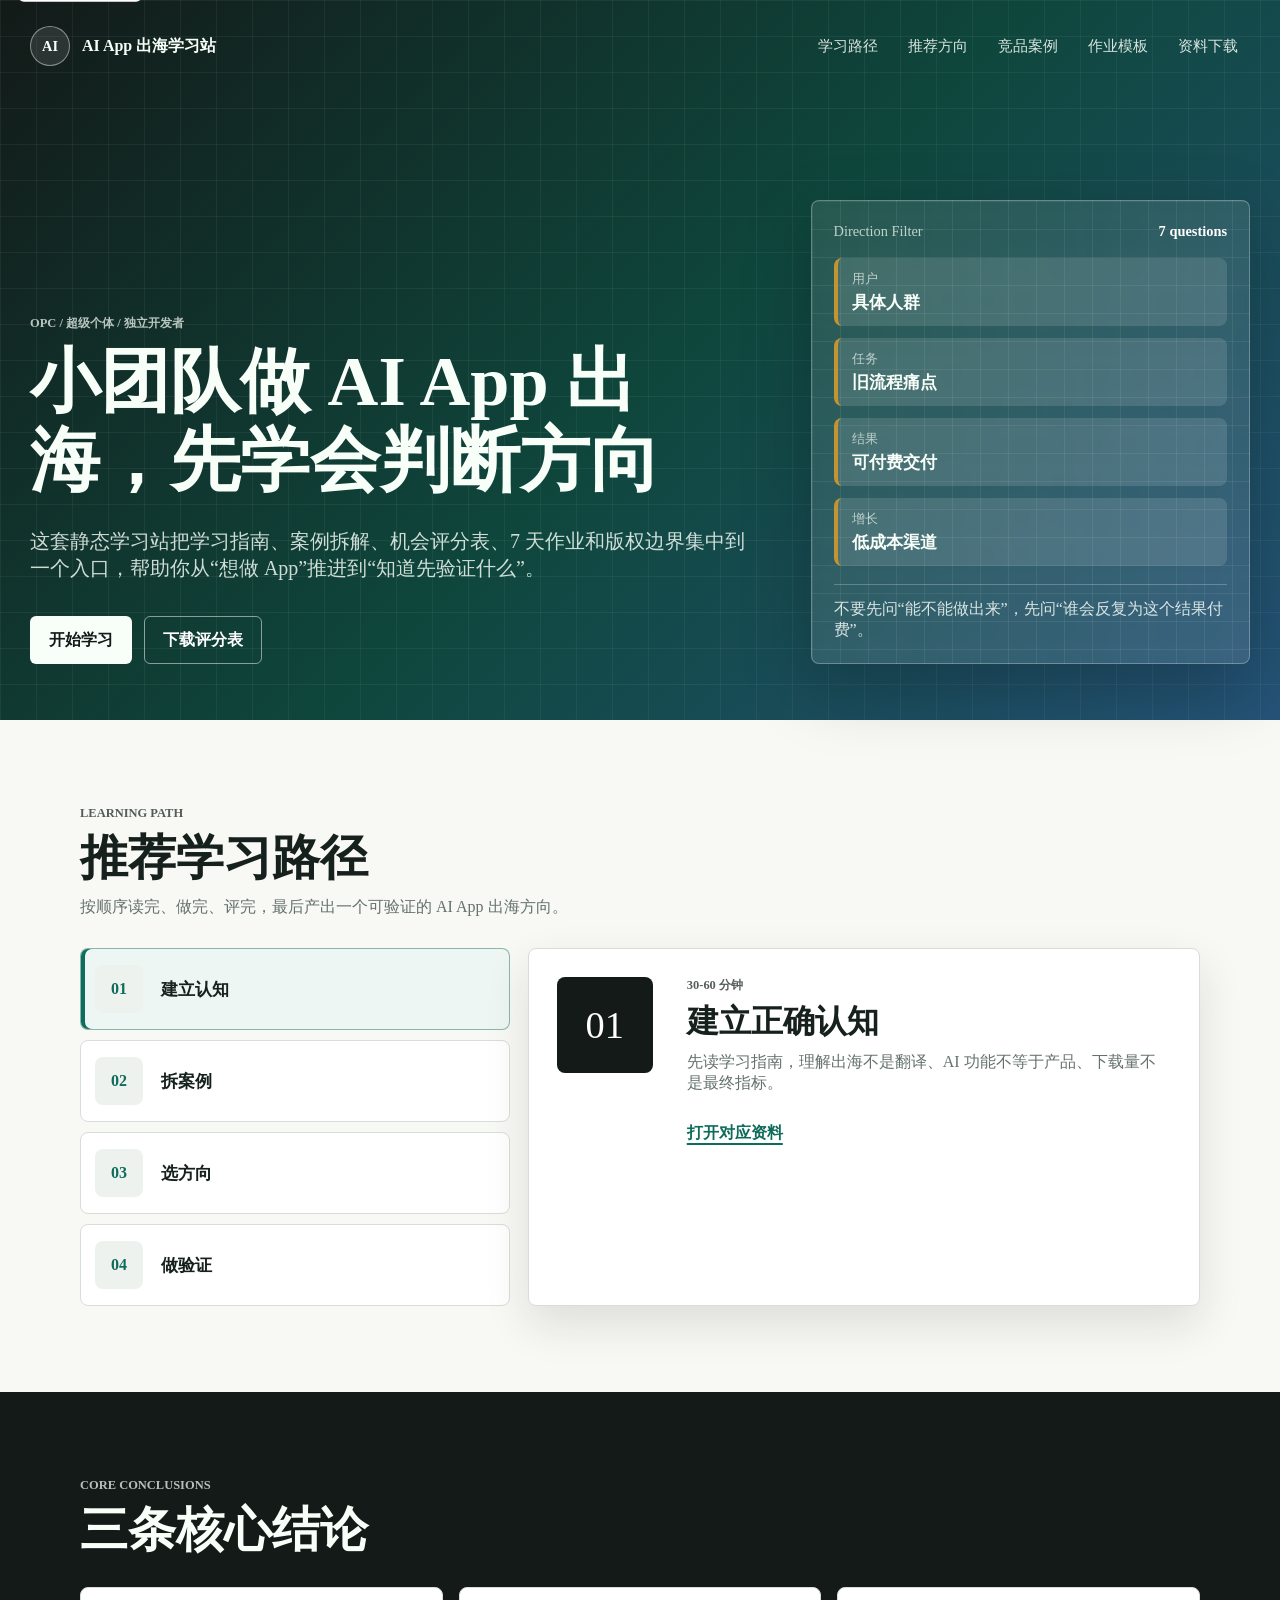
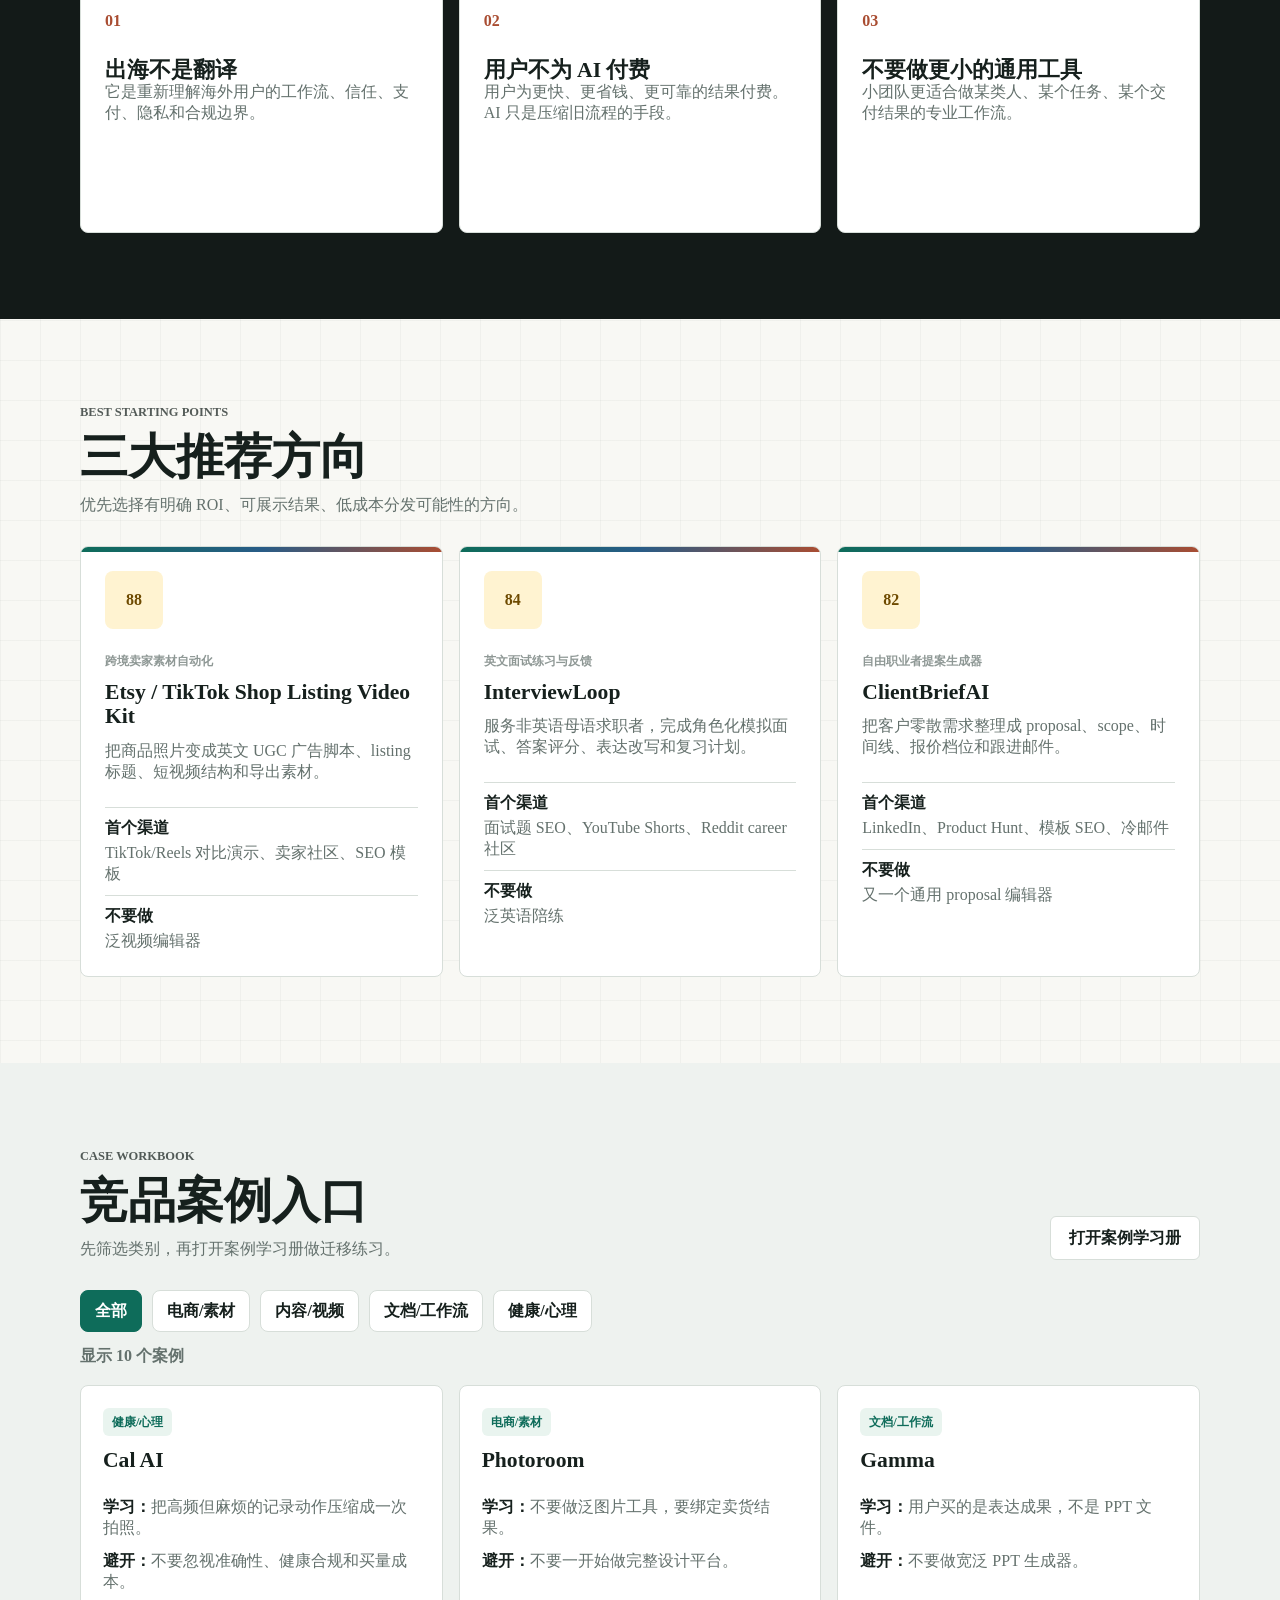
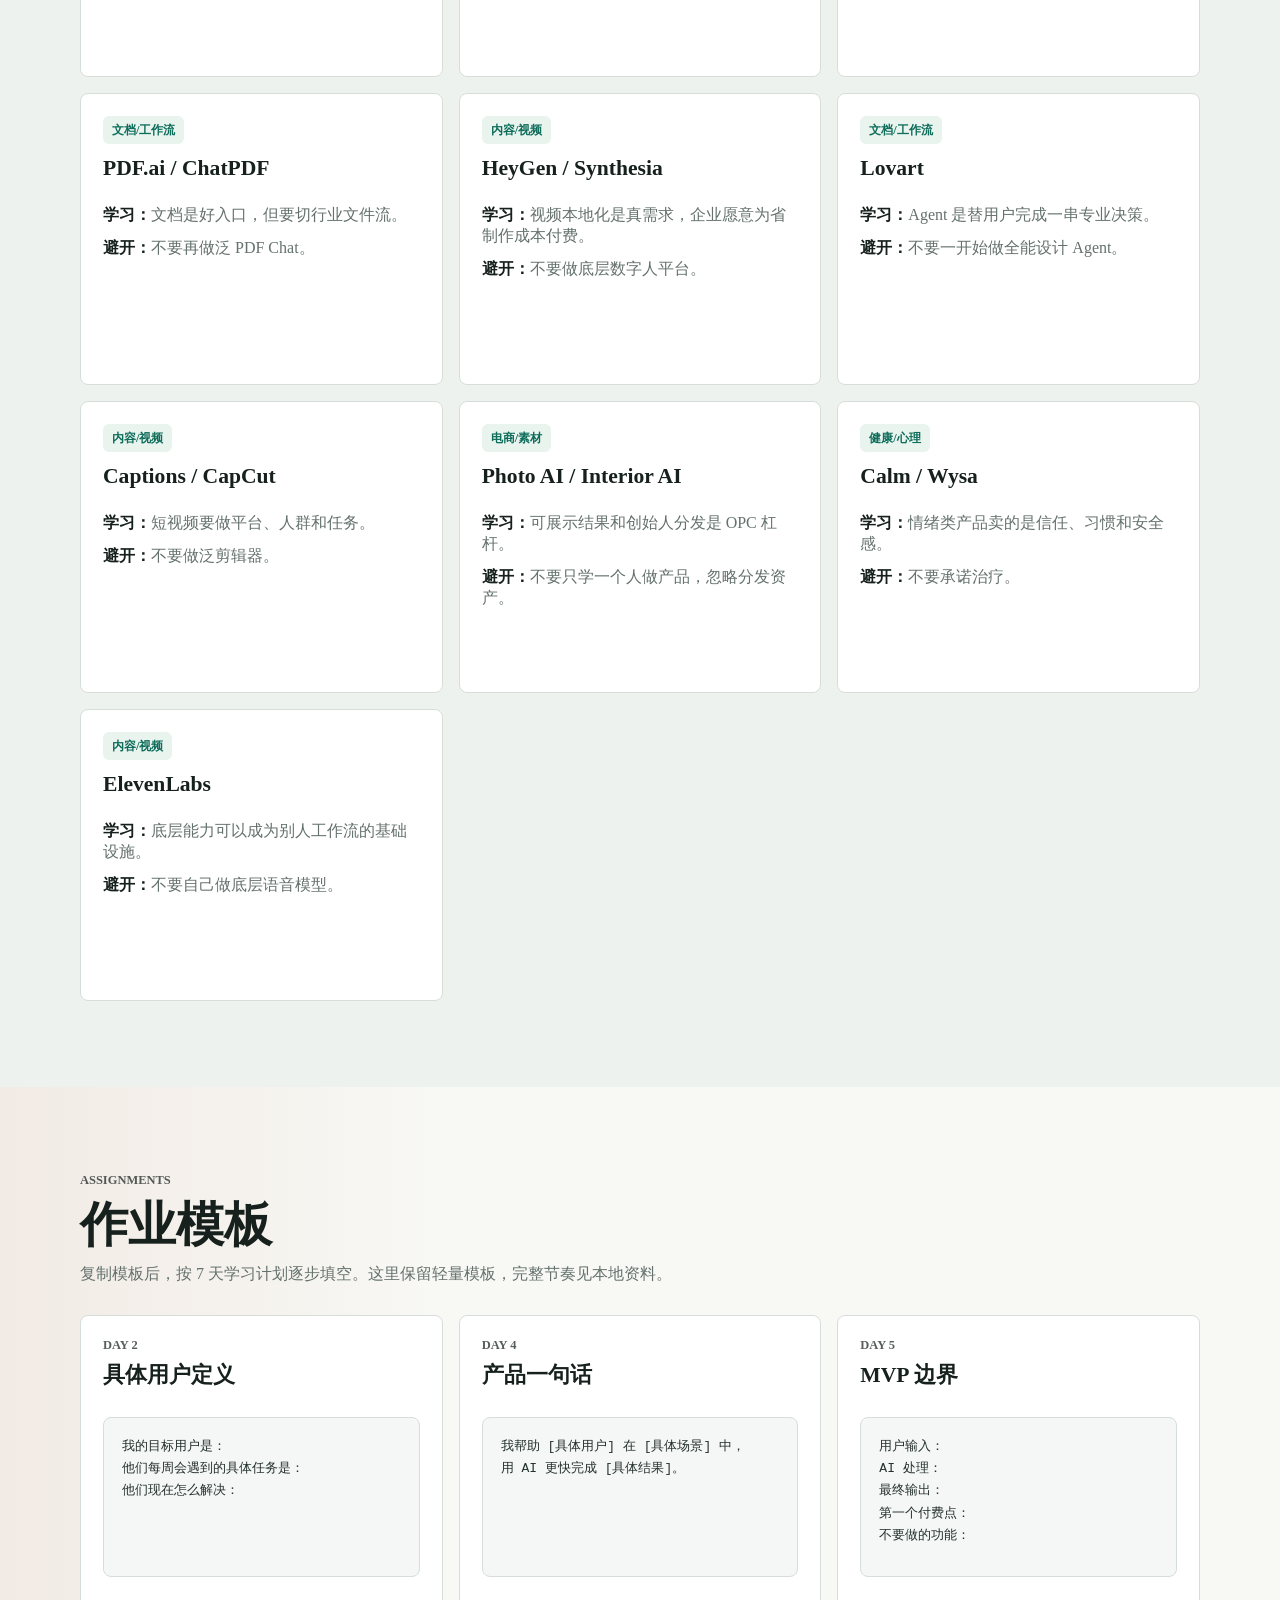
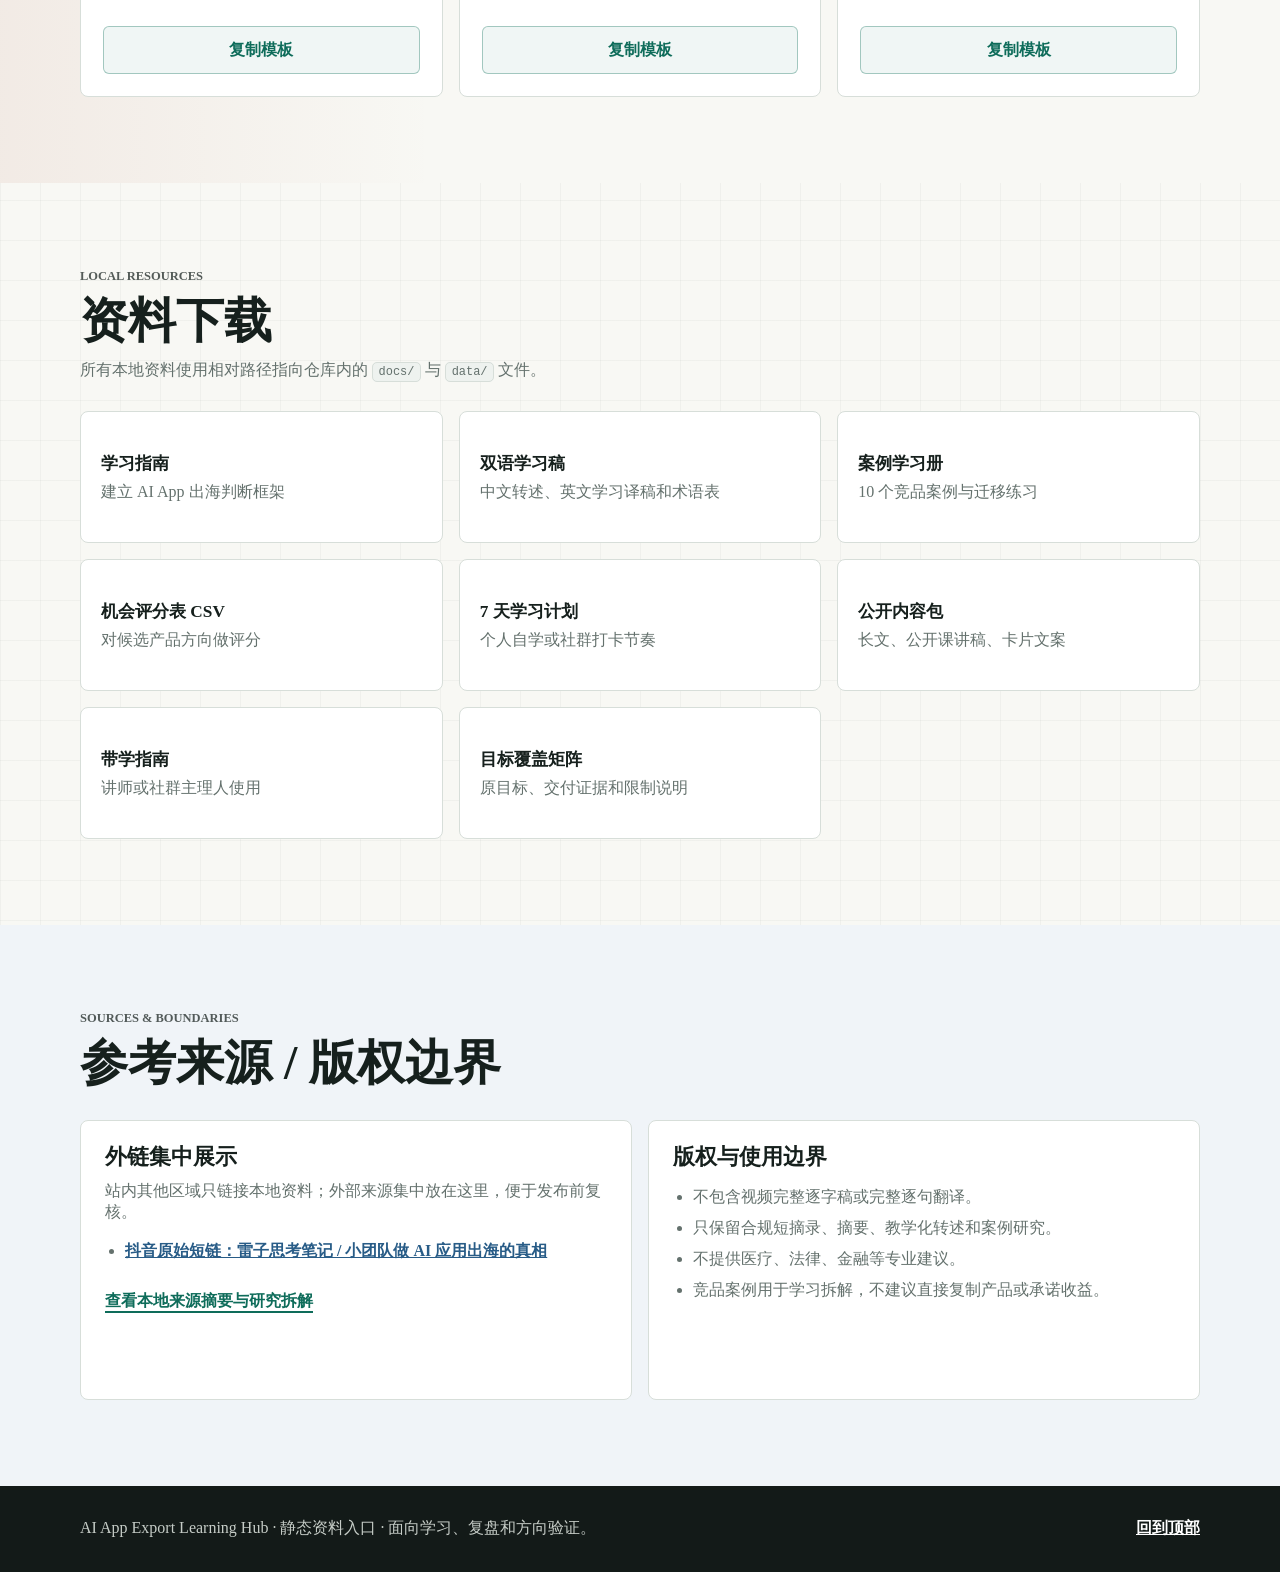
==== index.html @ d06f77d4 "Prepare GitHub Pages publishing" ====
<!doctype html>
<html lang="zh-CN">
<head>
  <meta charset="utf-8">
  <meta name="viewport" content="width=device-width, initial-scale=1">
  <title>AI App 出海学习站</title>
  <meta http-equiv="refresh" content="0; url=site/index.html">
  <link rel="canonical" href="site/index.html">
</head>
<body>
  <p>正在打开 <a href="site/index.html">AI App 出海学习站</a>...</p>
</body>
</html>
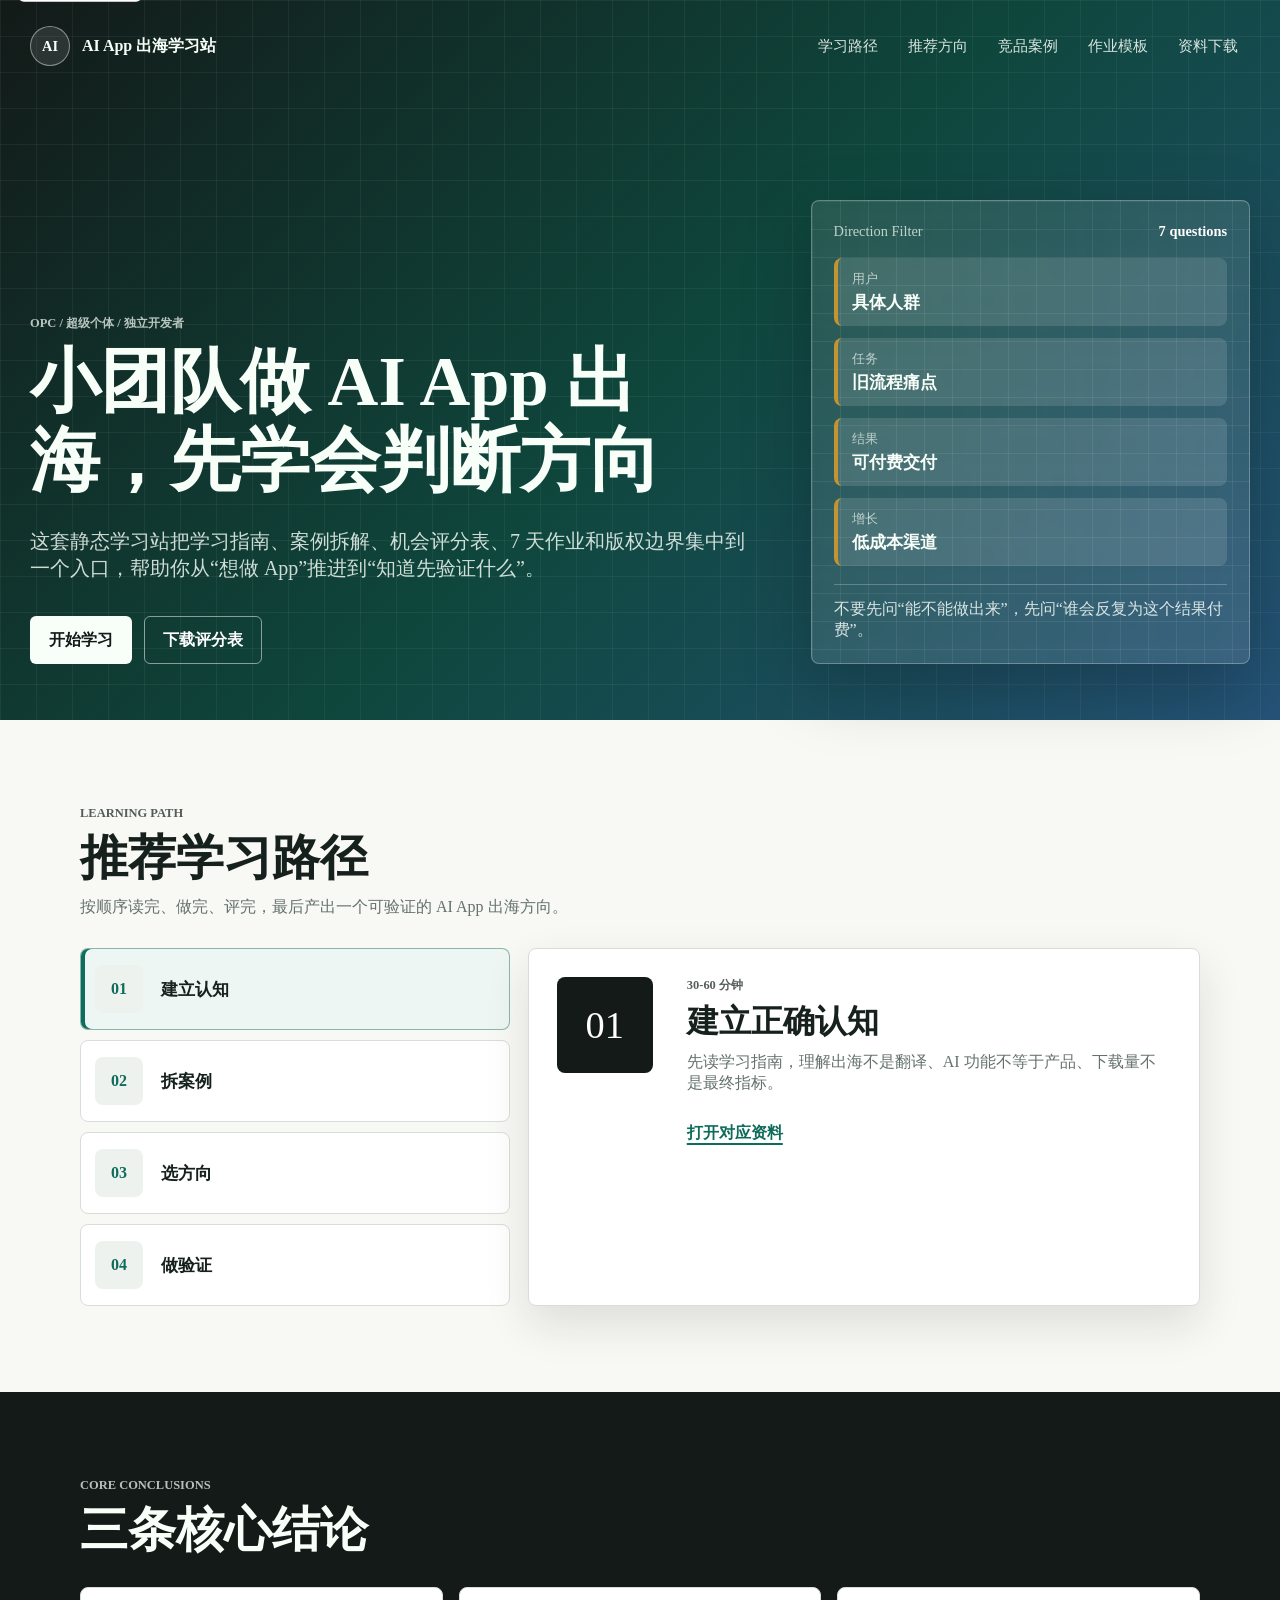
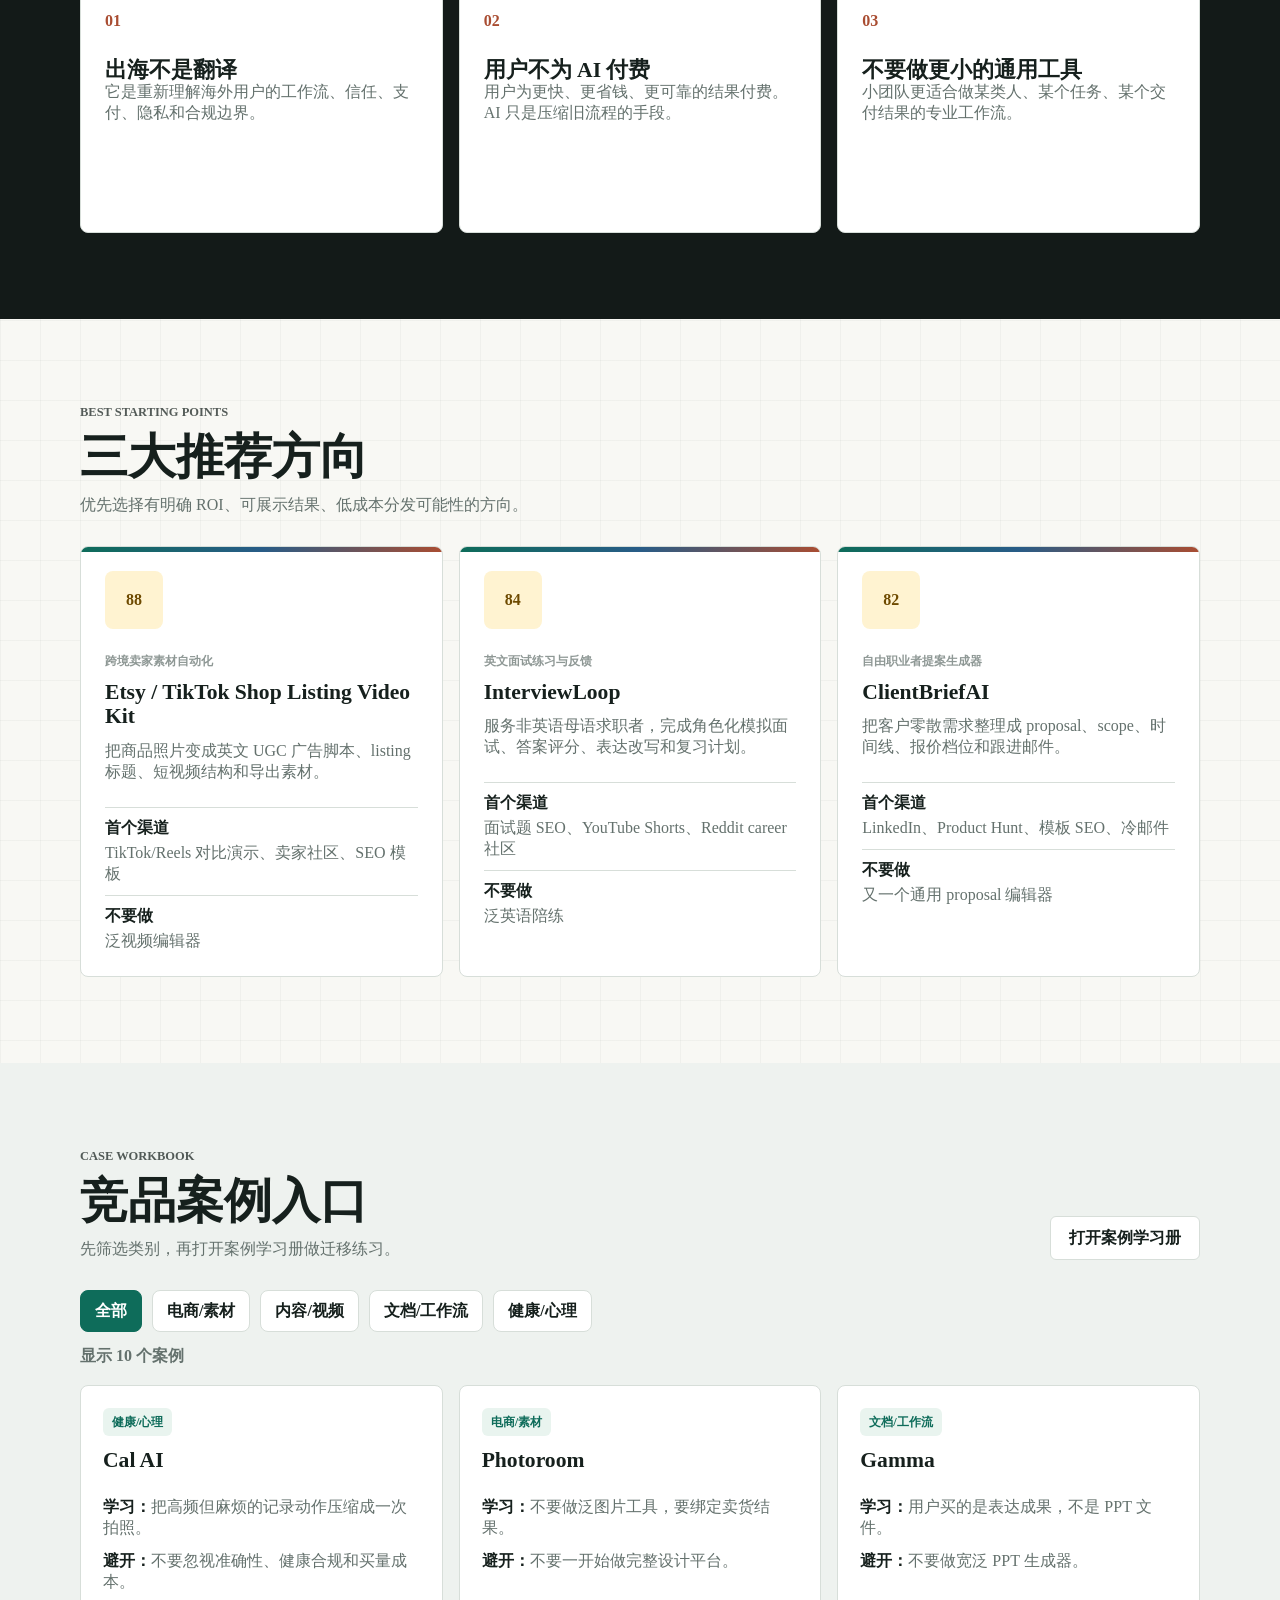
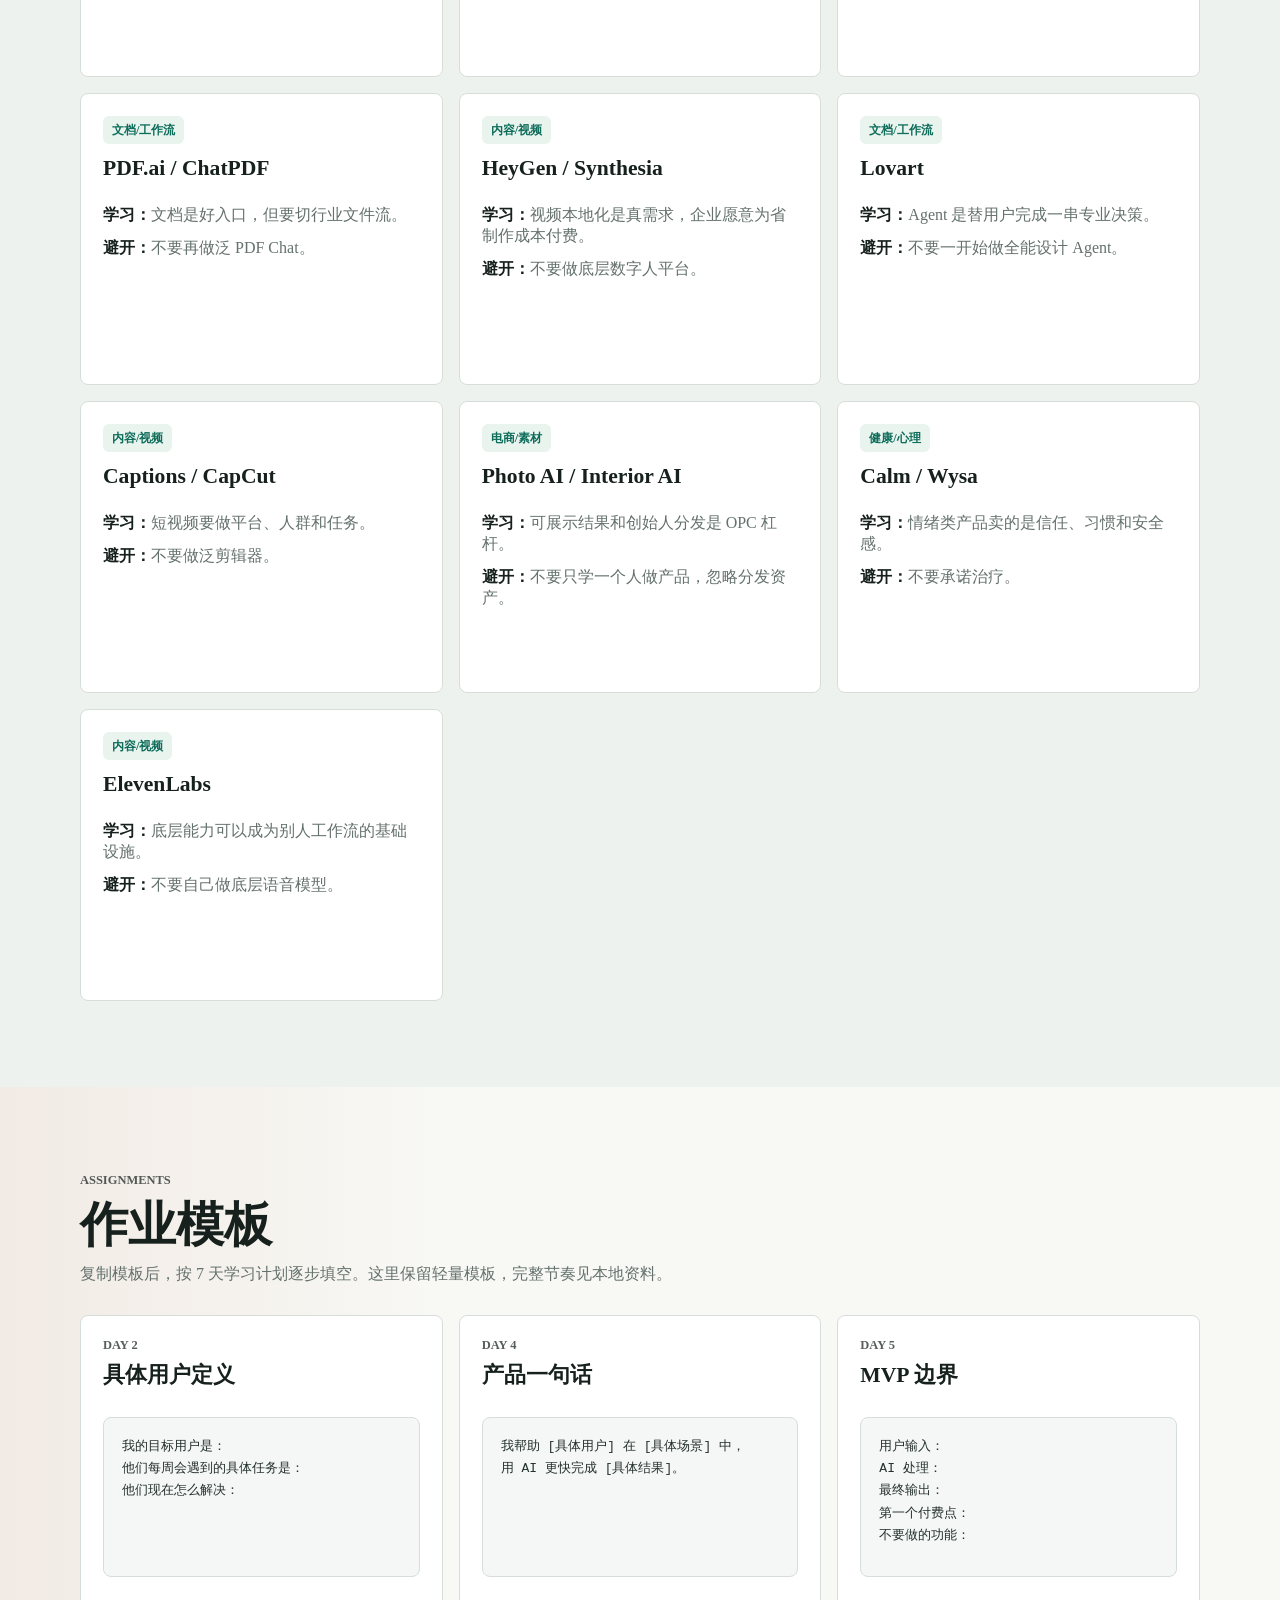
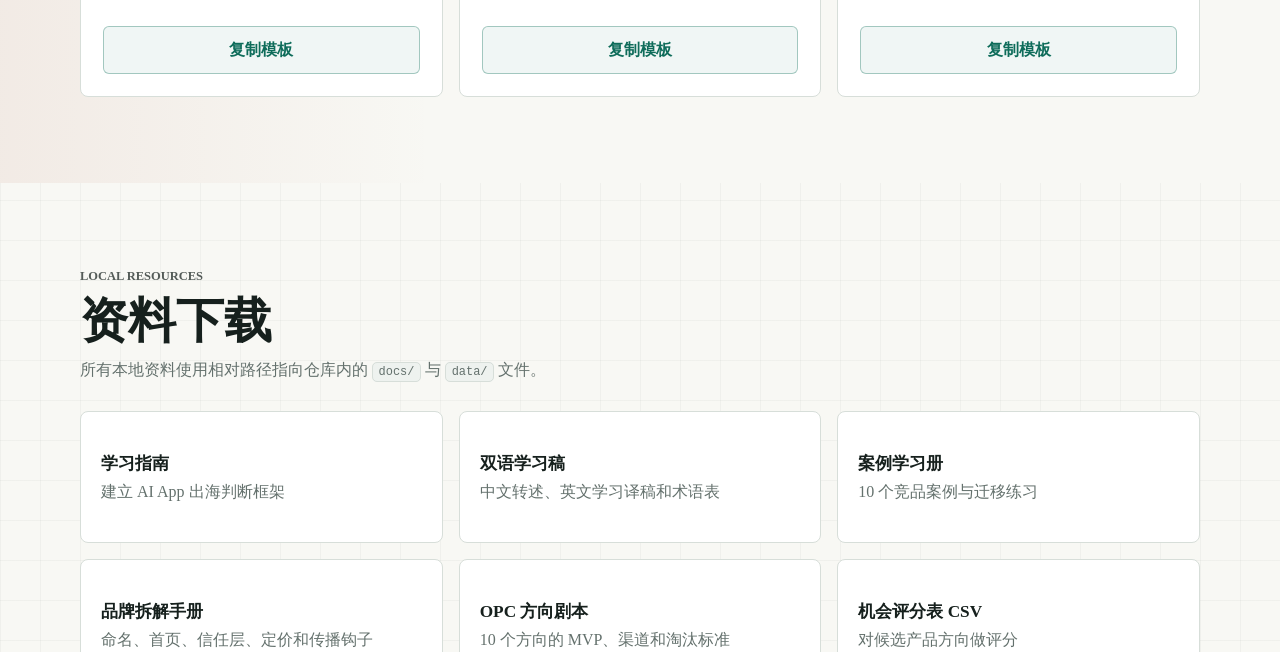
==== commit 21ca2e41: "prepare open docs ads setup" ====
--- a/index.html
+++ b/index.html
@@ -5,7 +5,7 @@
   <meta name="viewport" content="width=device-width, initial-scale=1">
   <title>AI App 出海学习站</title>
   <meta http-equiv="refresh" content="0; url=site/index.html">
-  <link rel="canonical" href="site/index.html">
+  <link rel="canonical" href="https://gptimage2.store/site/index.html">
 </head>
 <body>
   <p>正在打开 <a href="site/index.html">AI App 出海学习站</a>...</p>
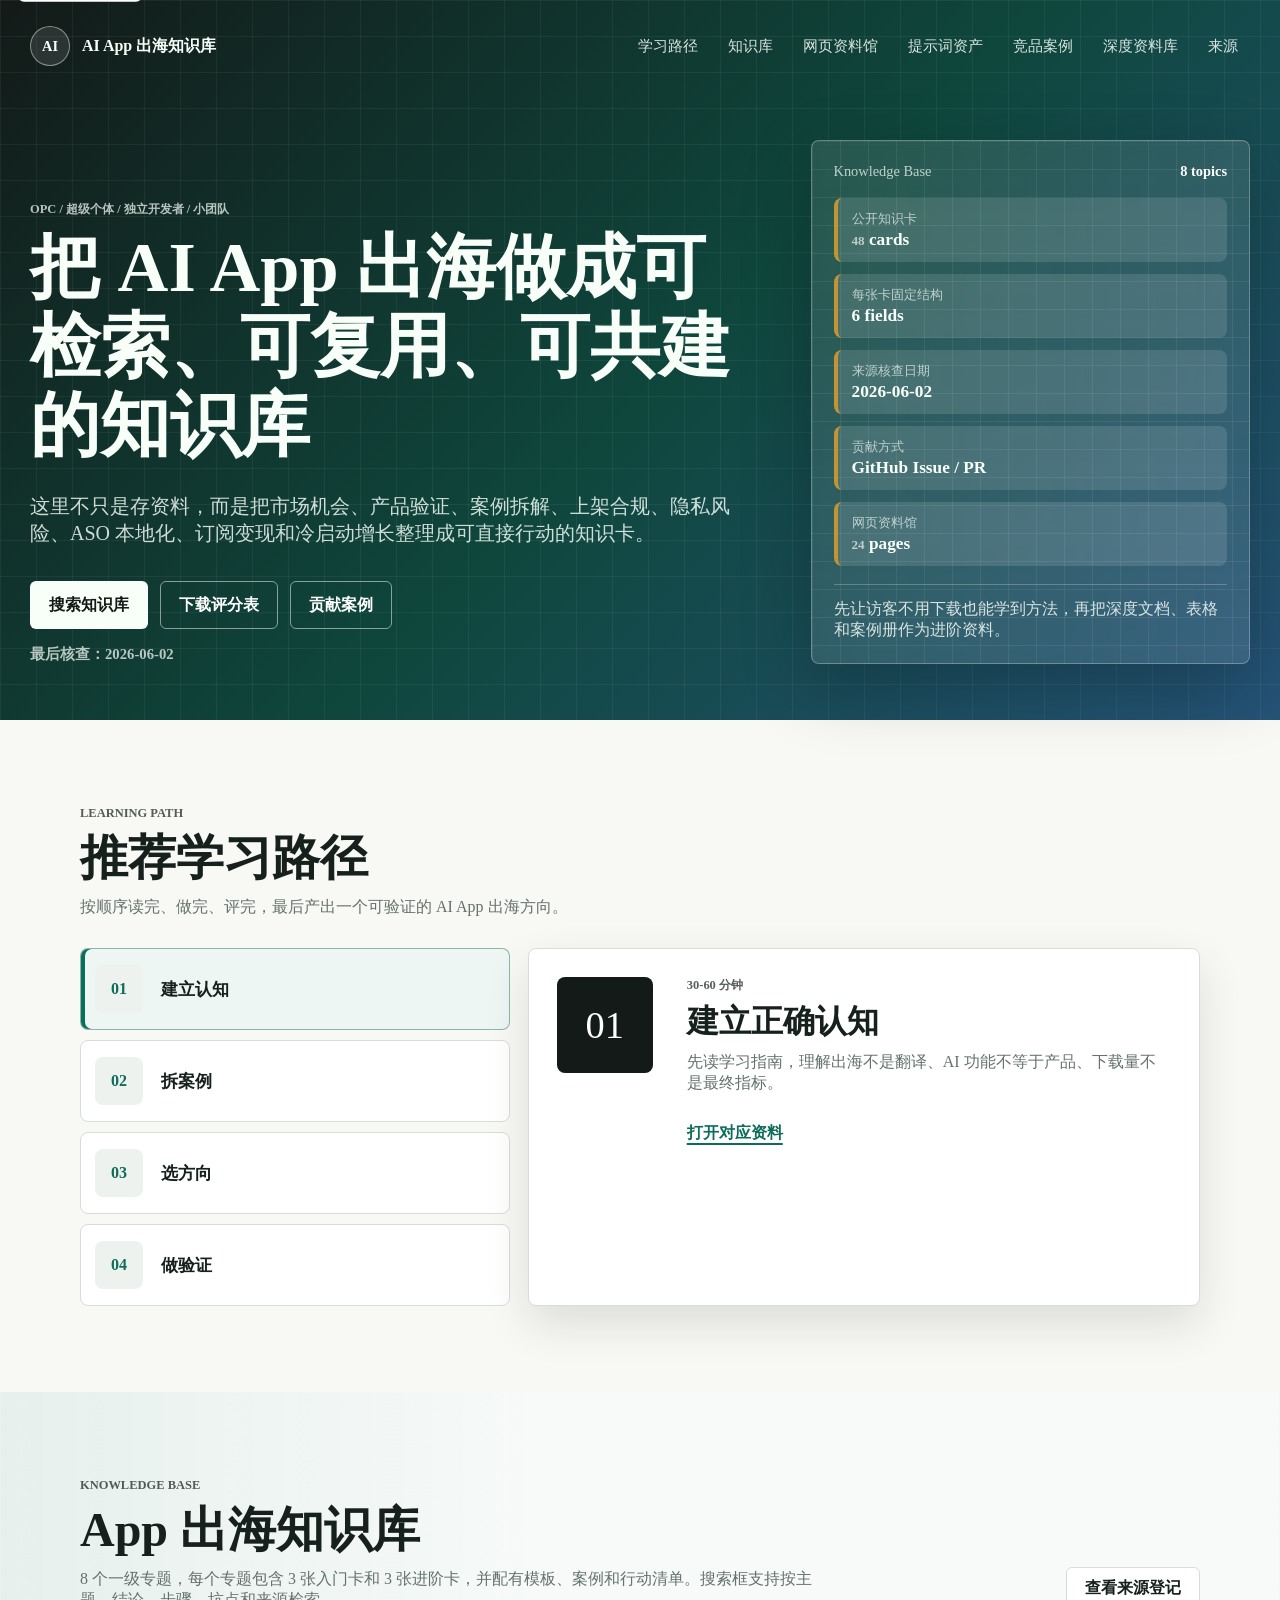
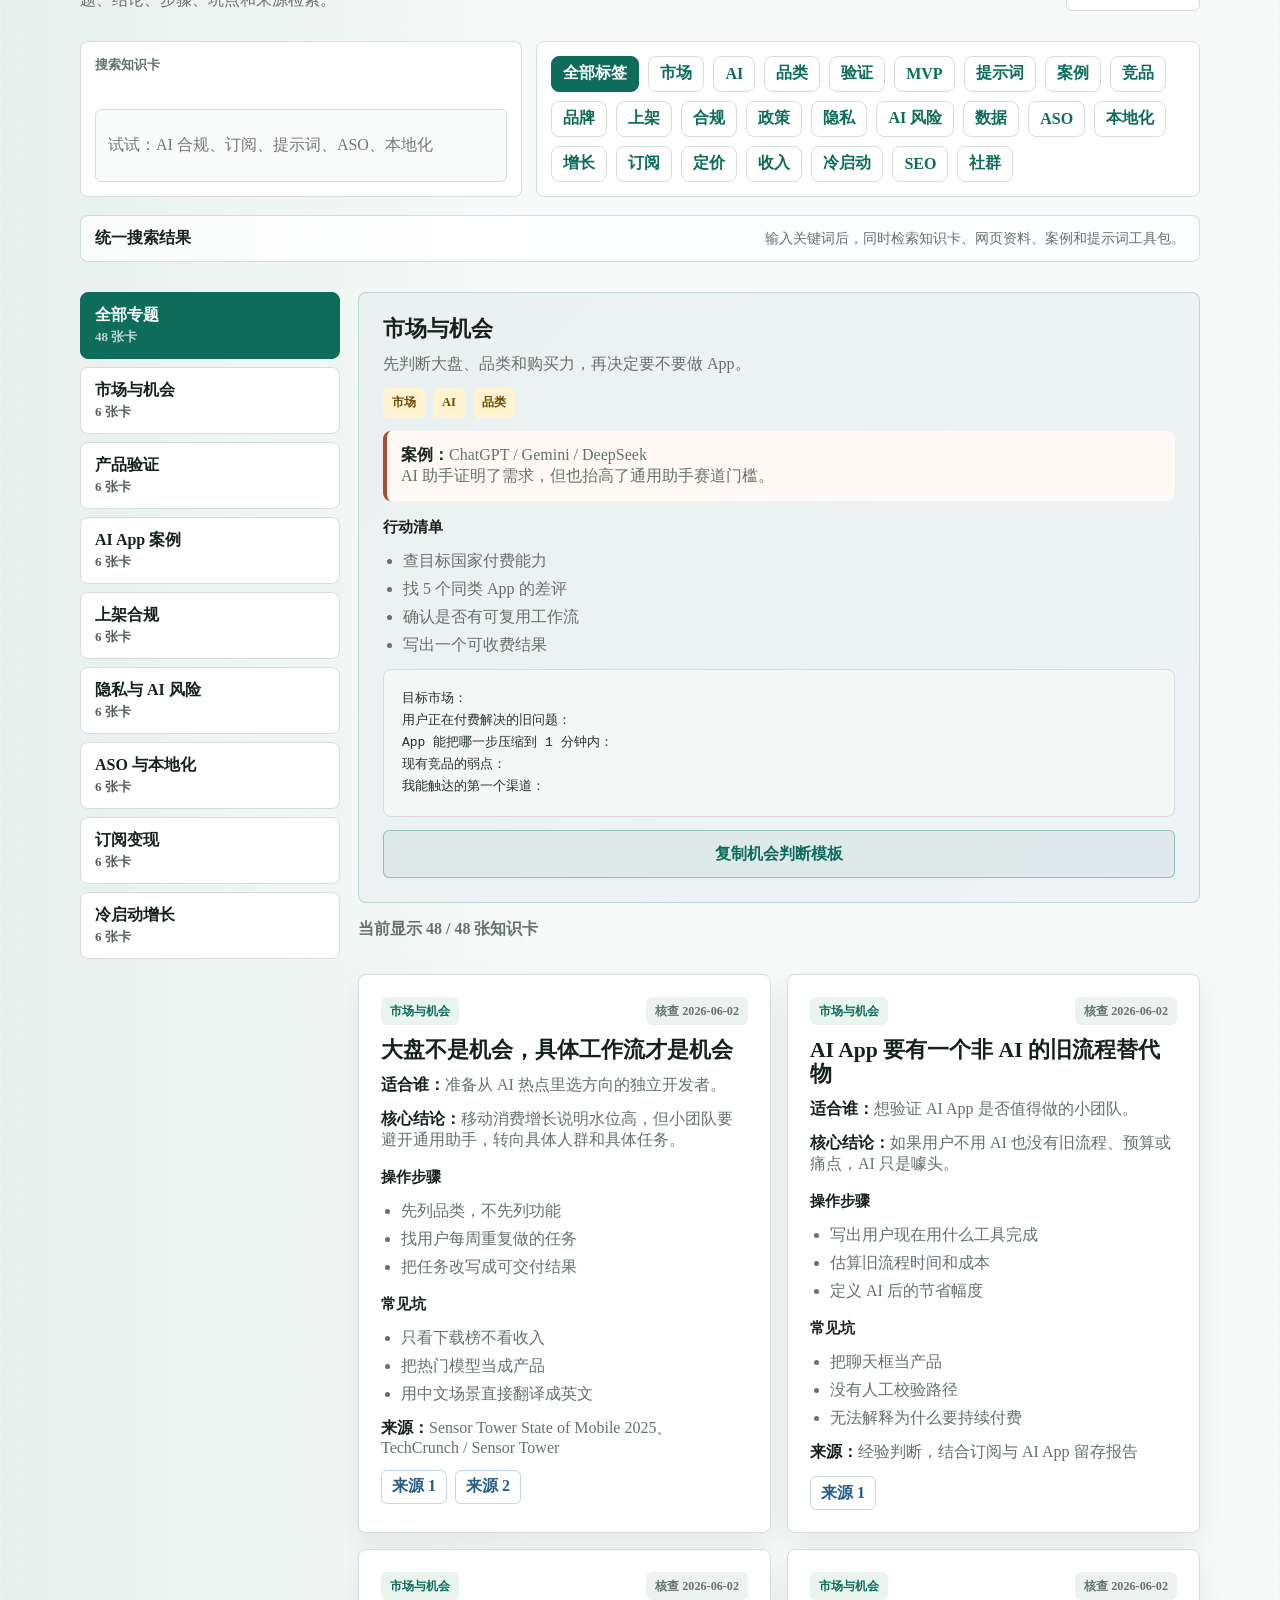
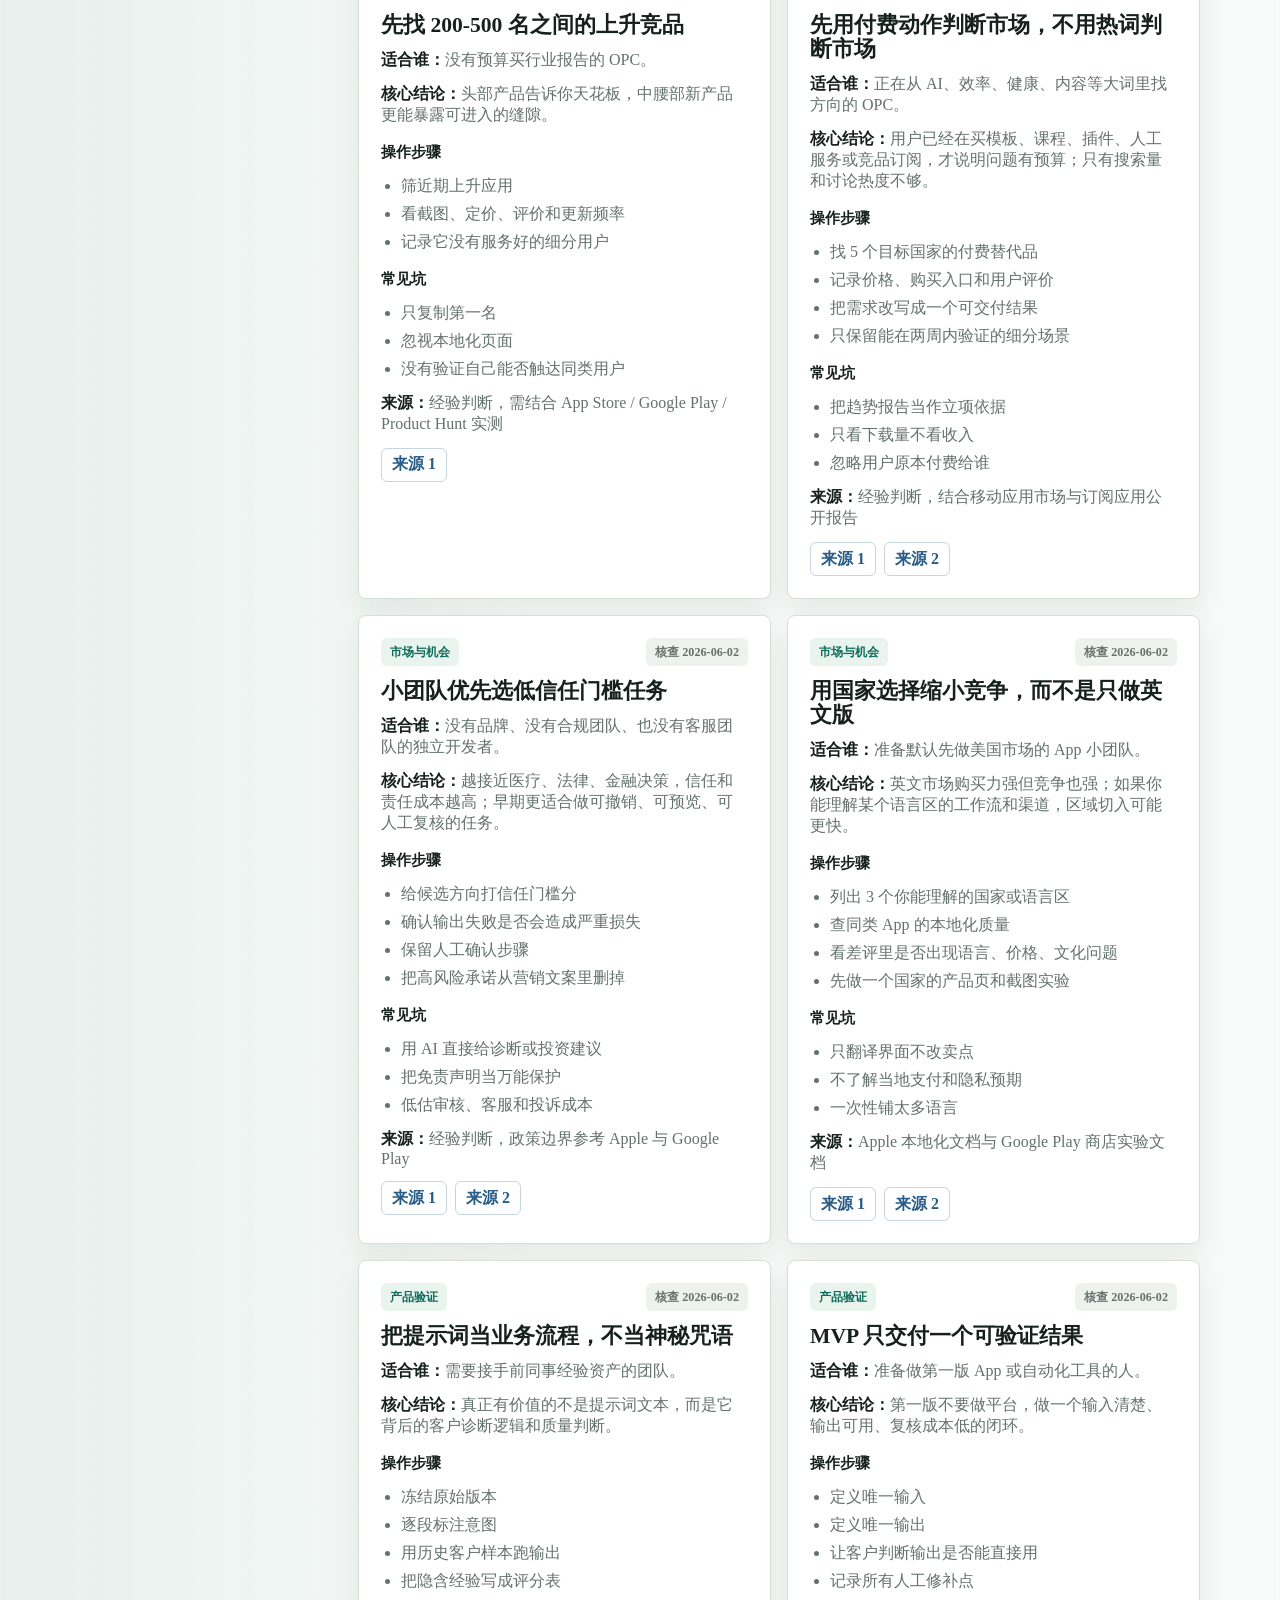
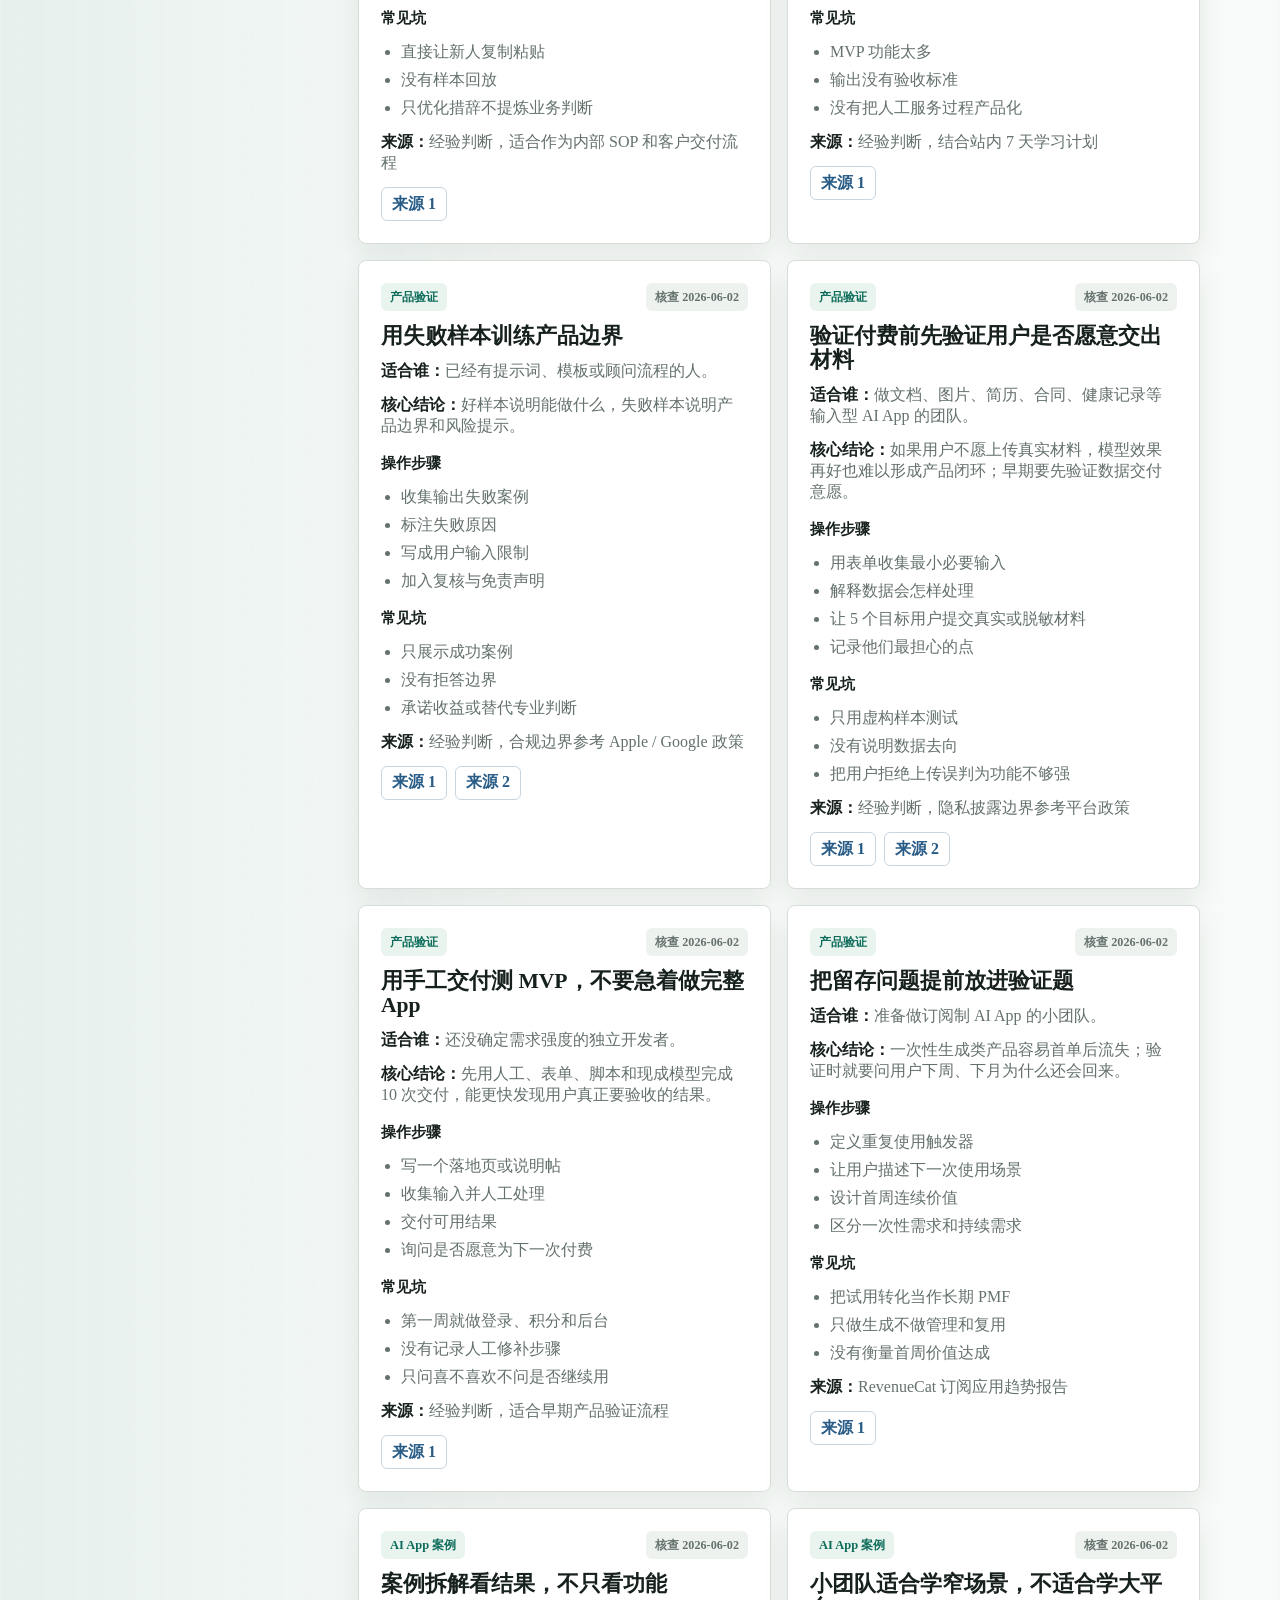
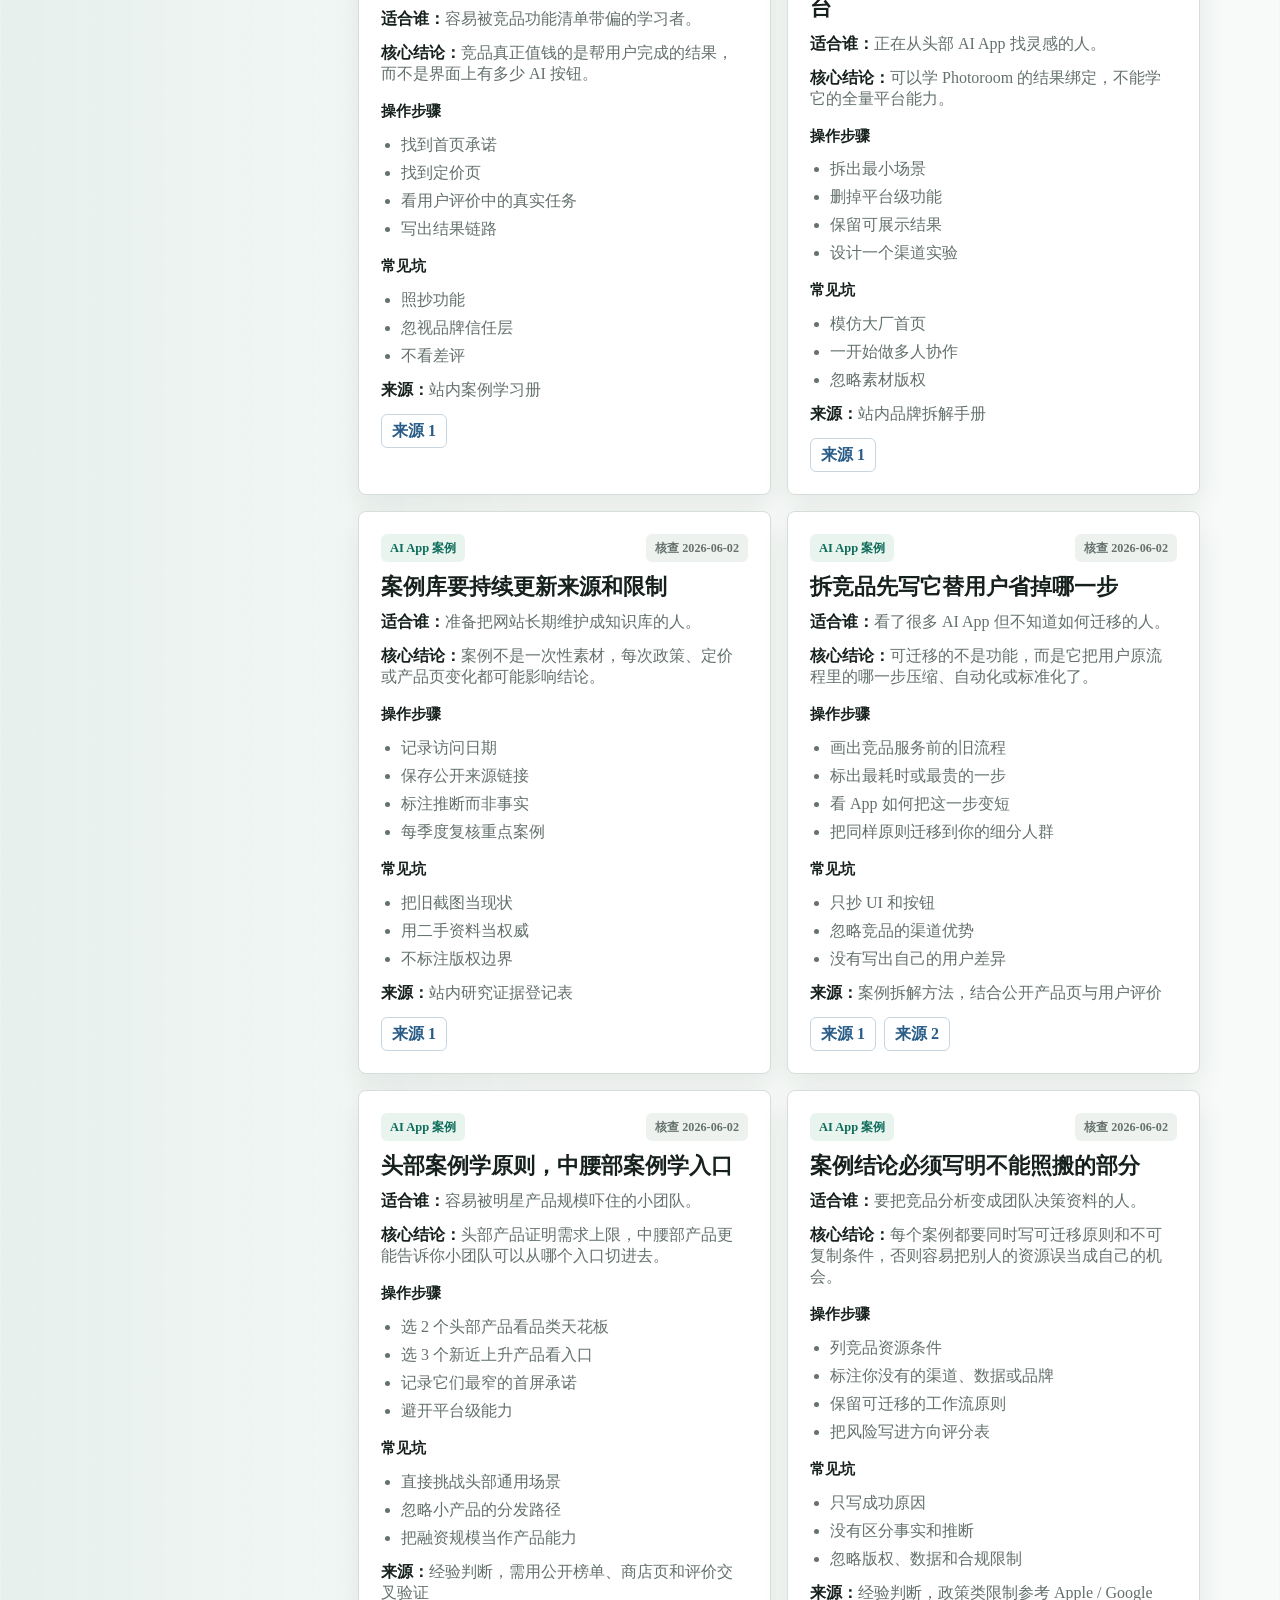
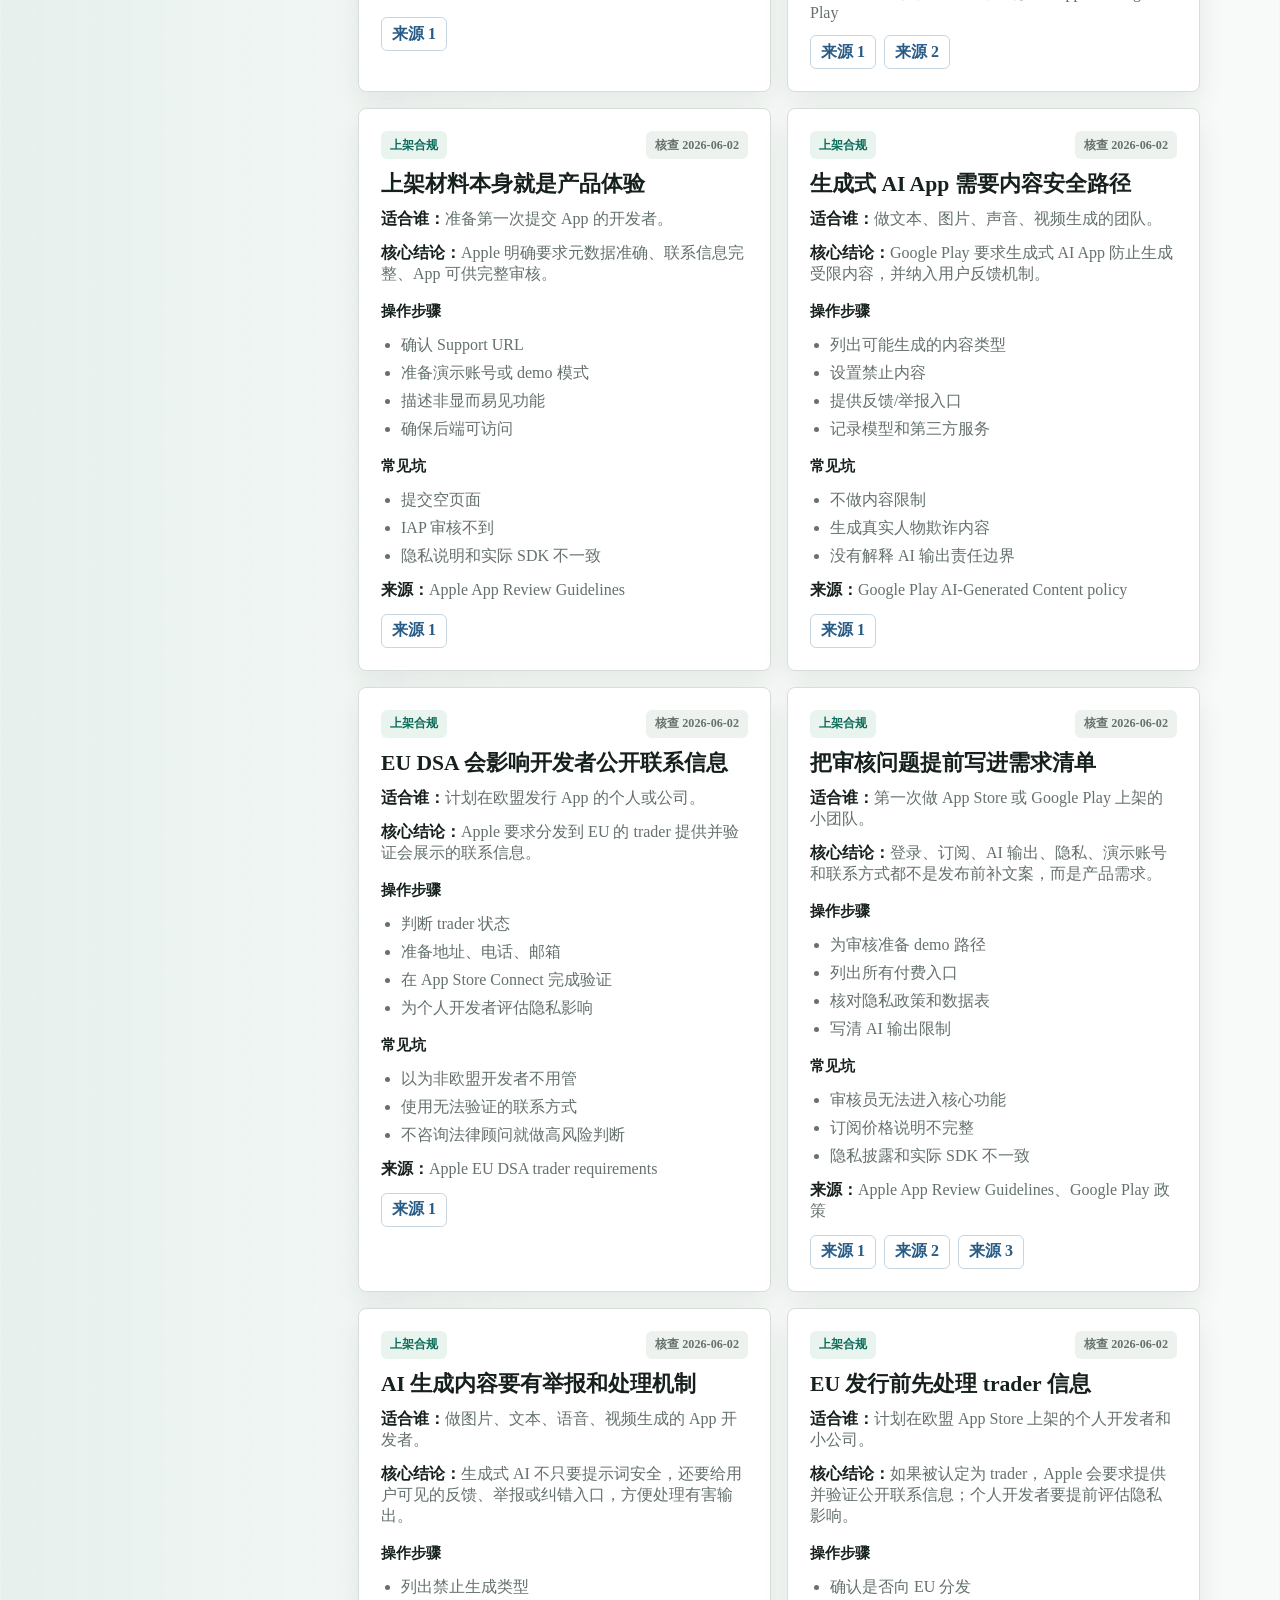
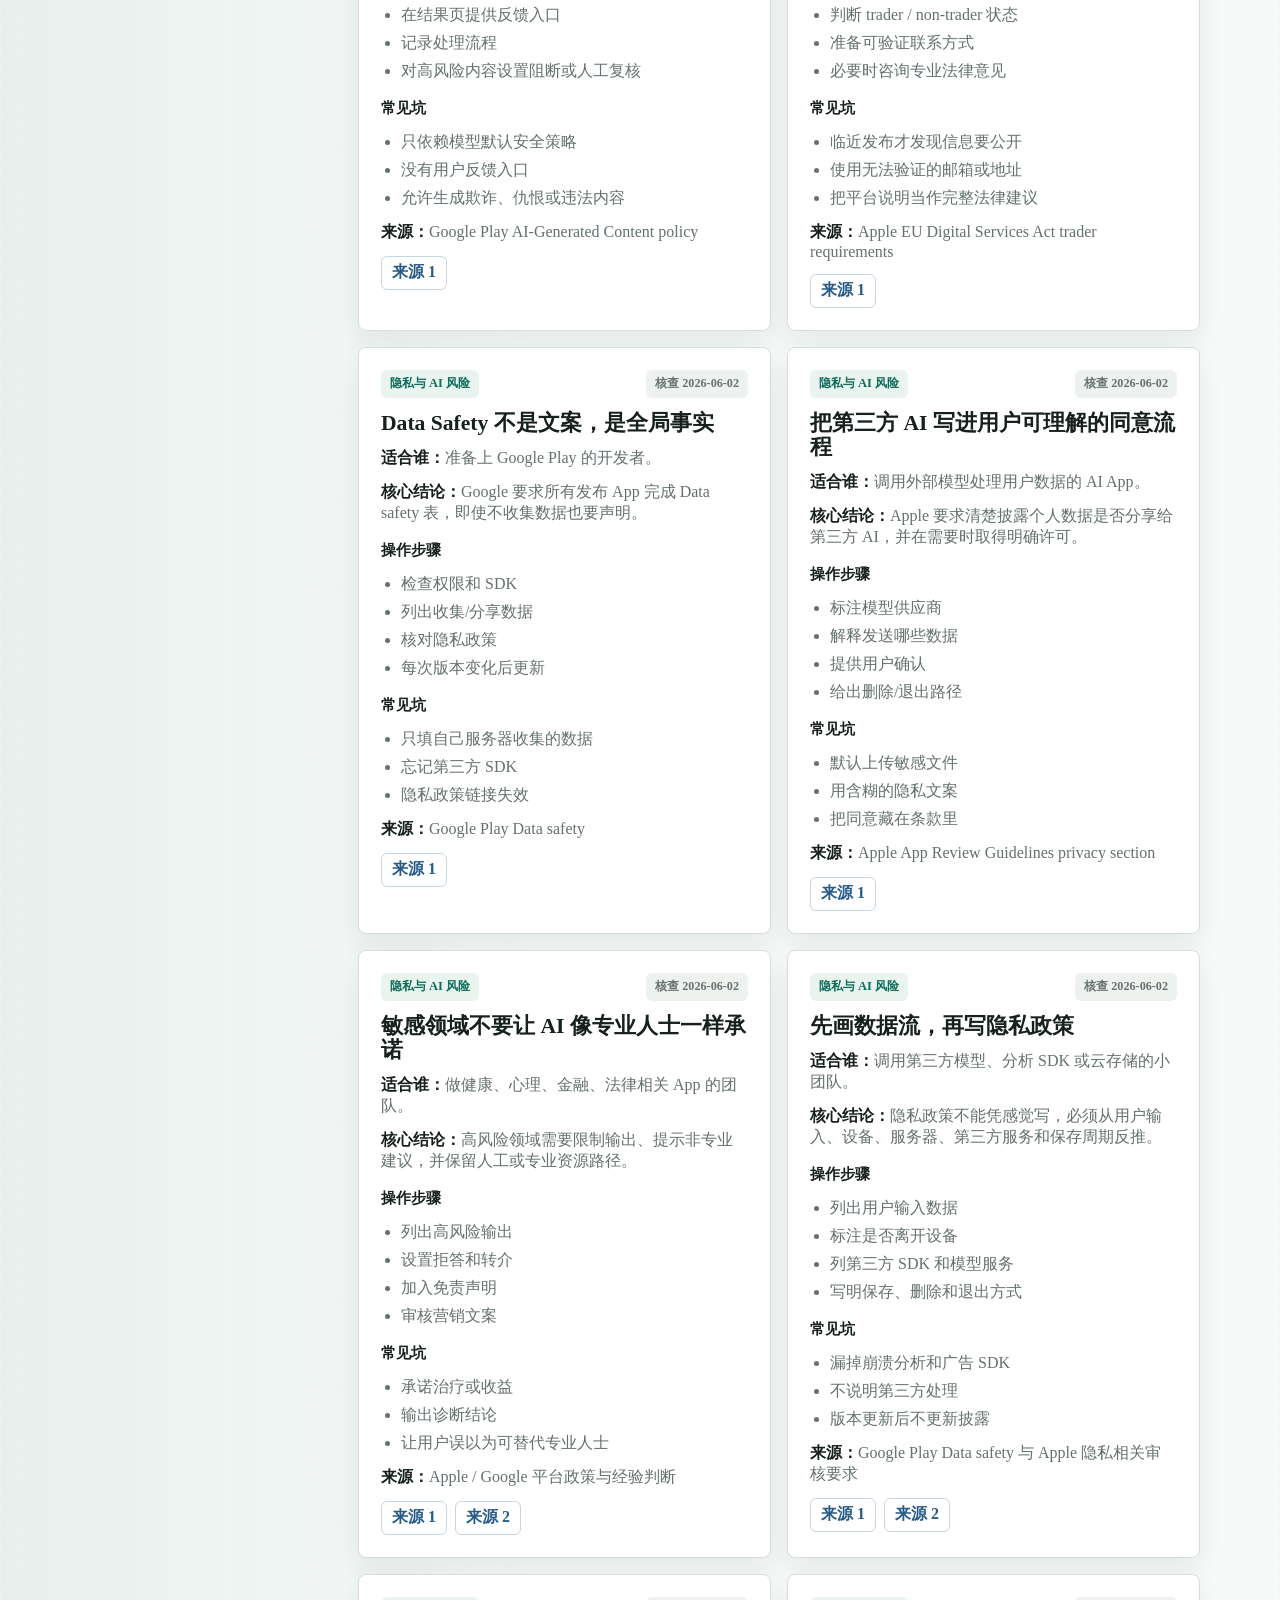
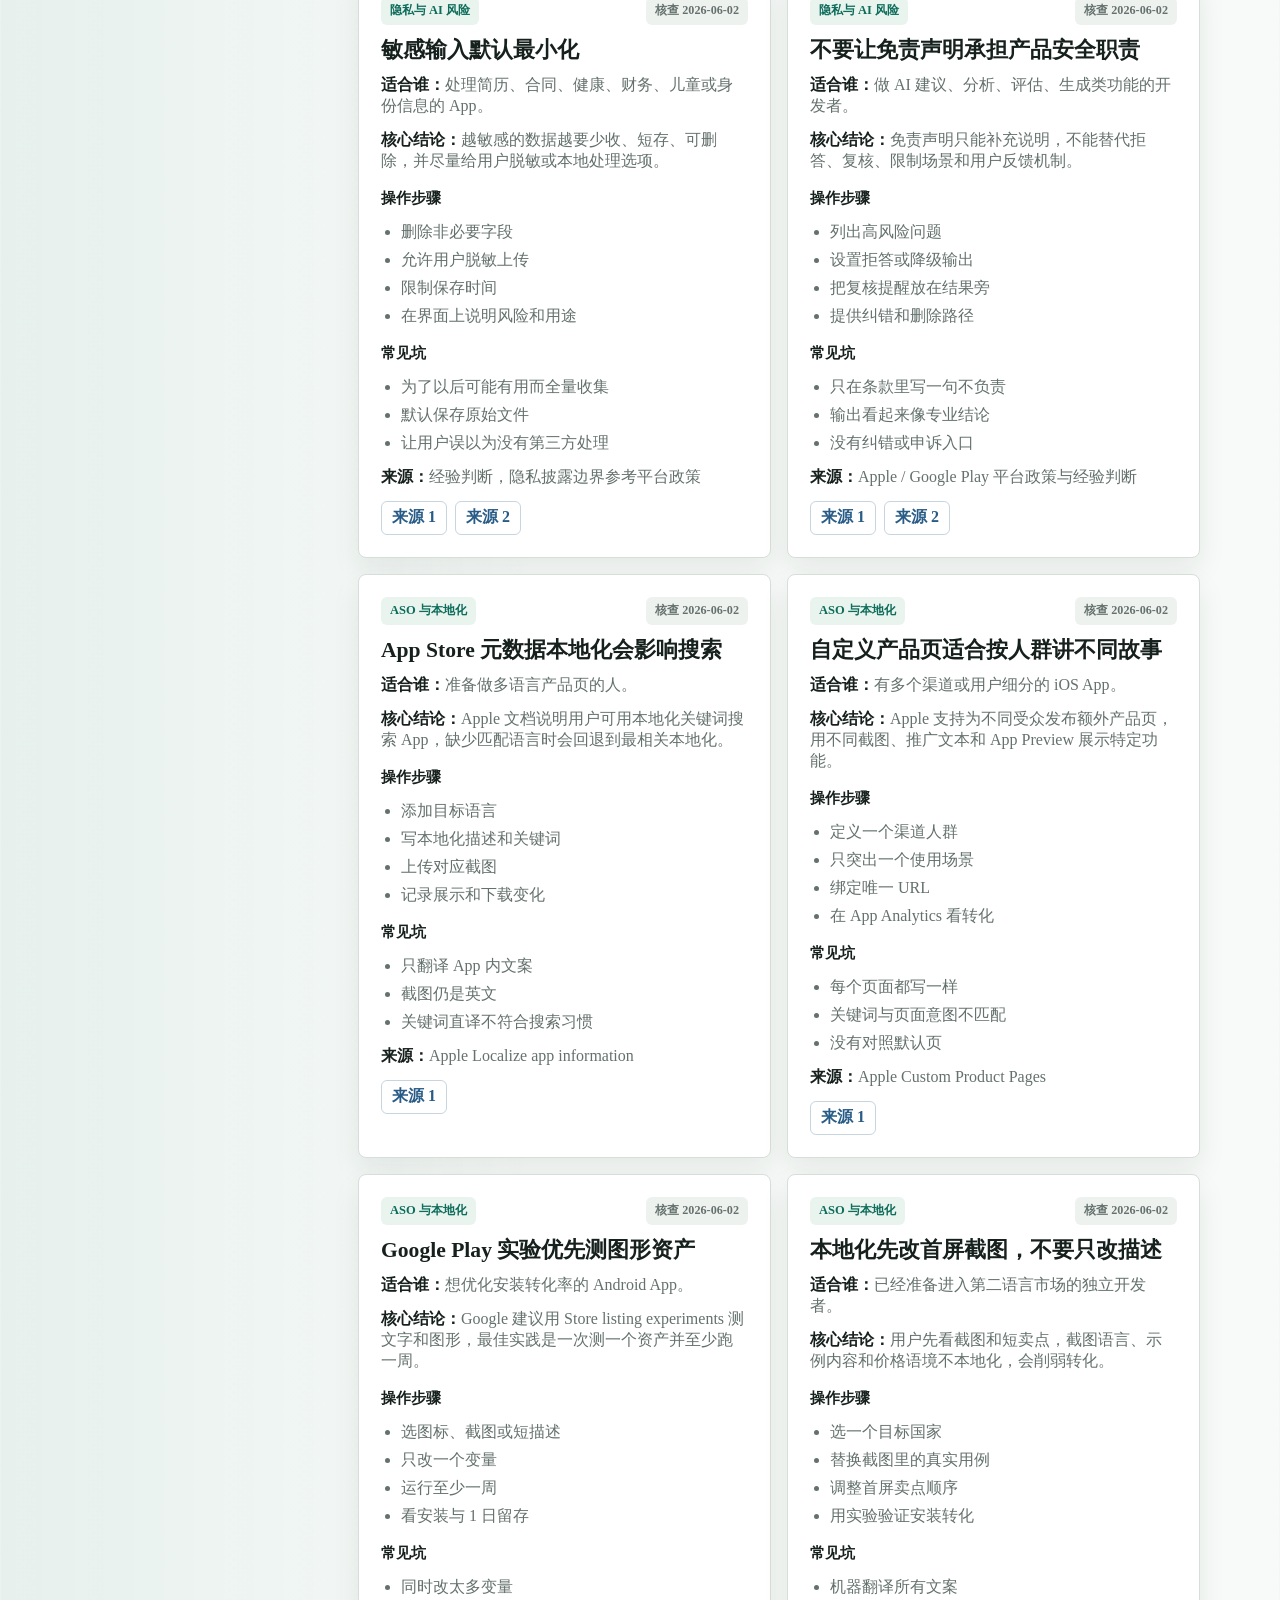
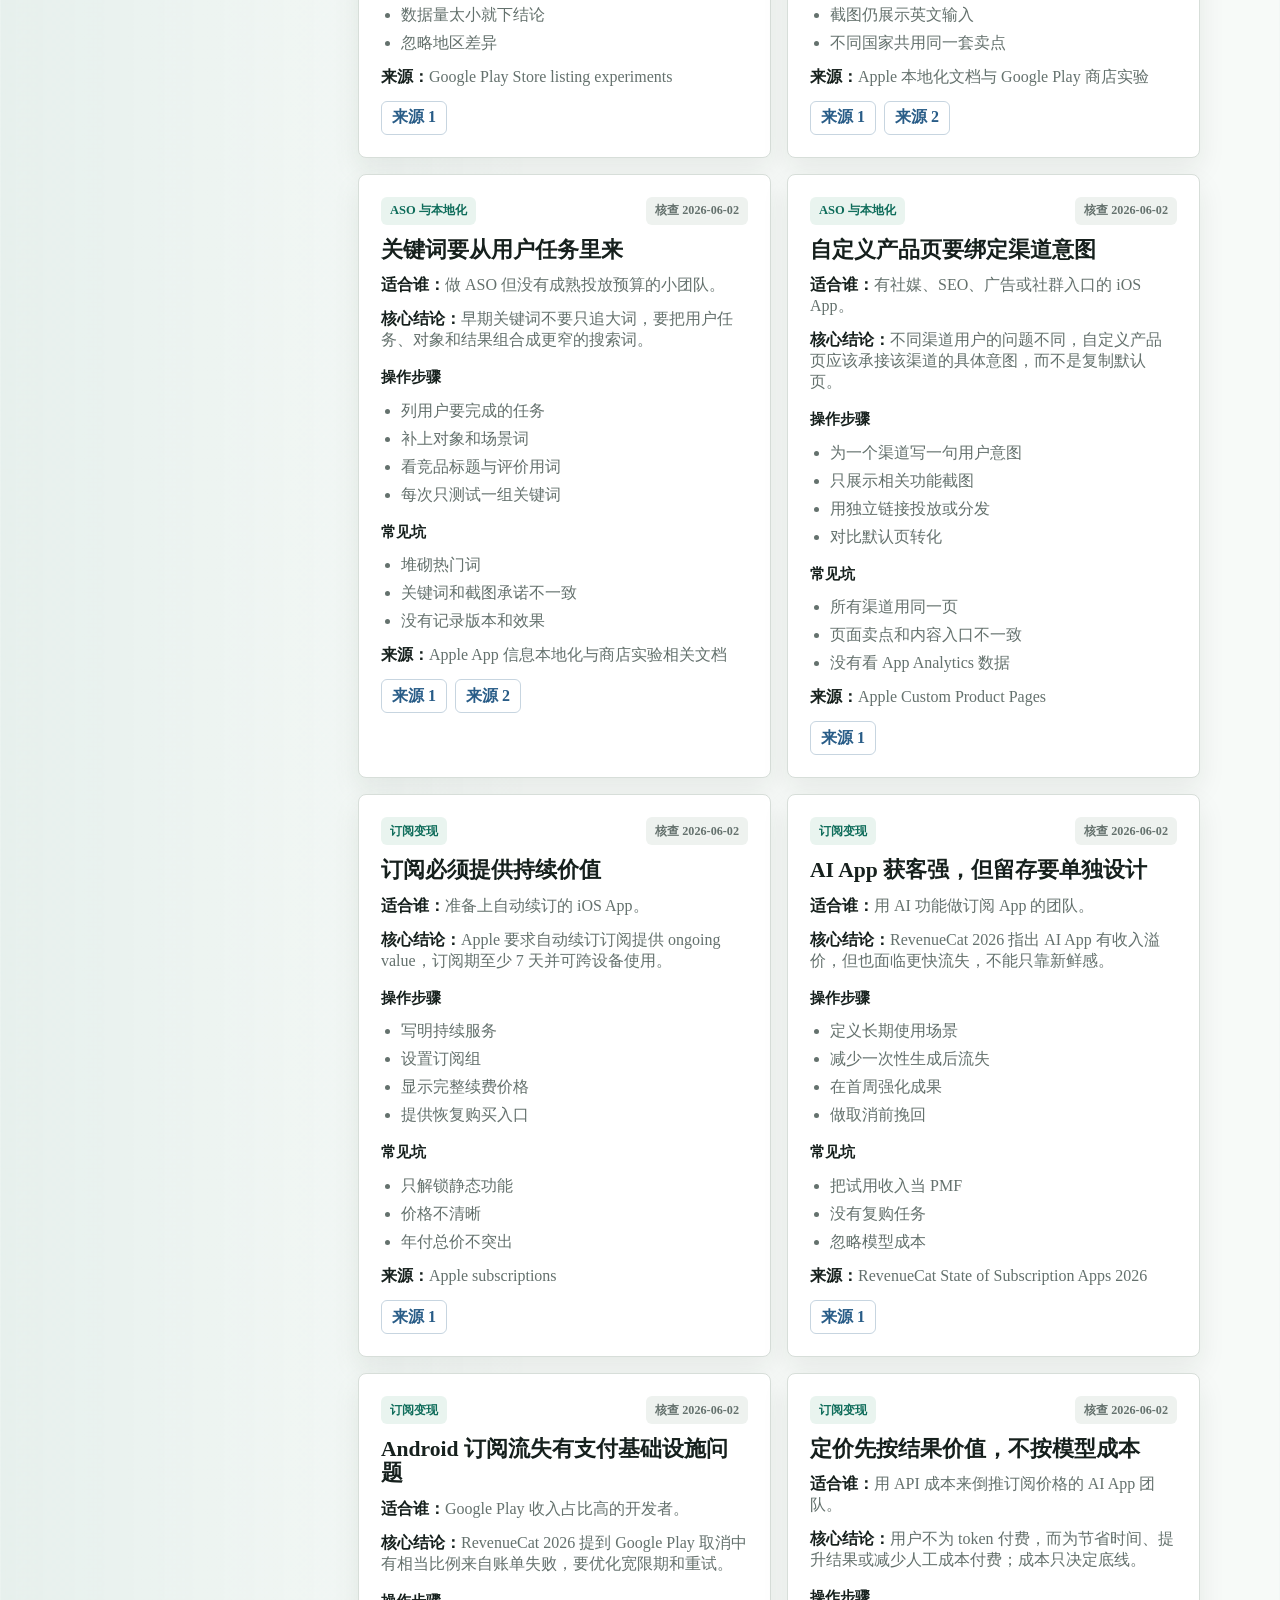
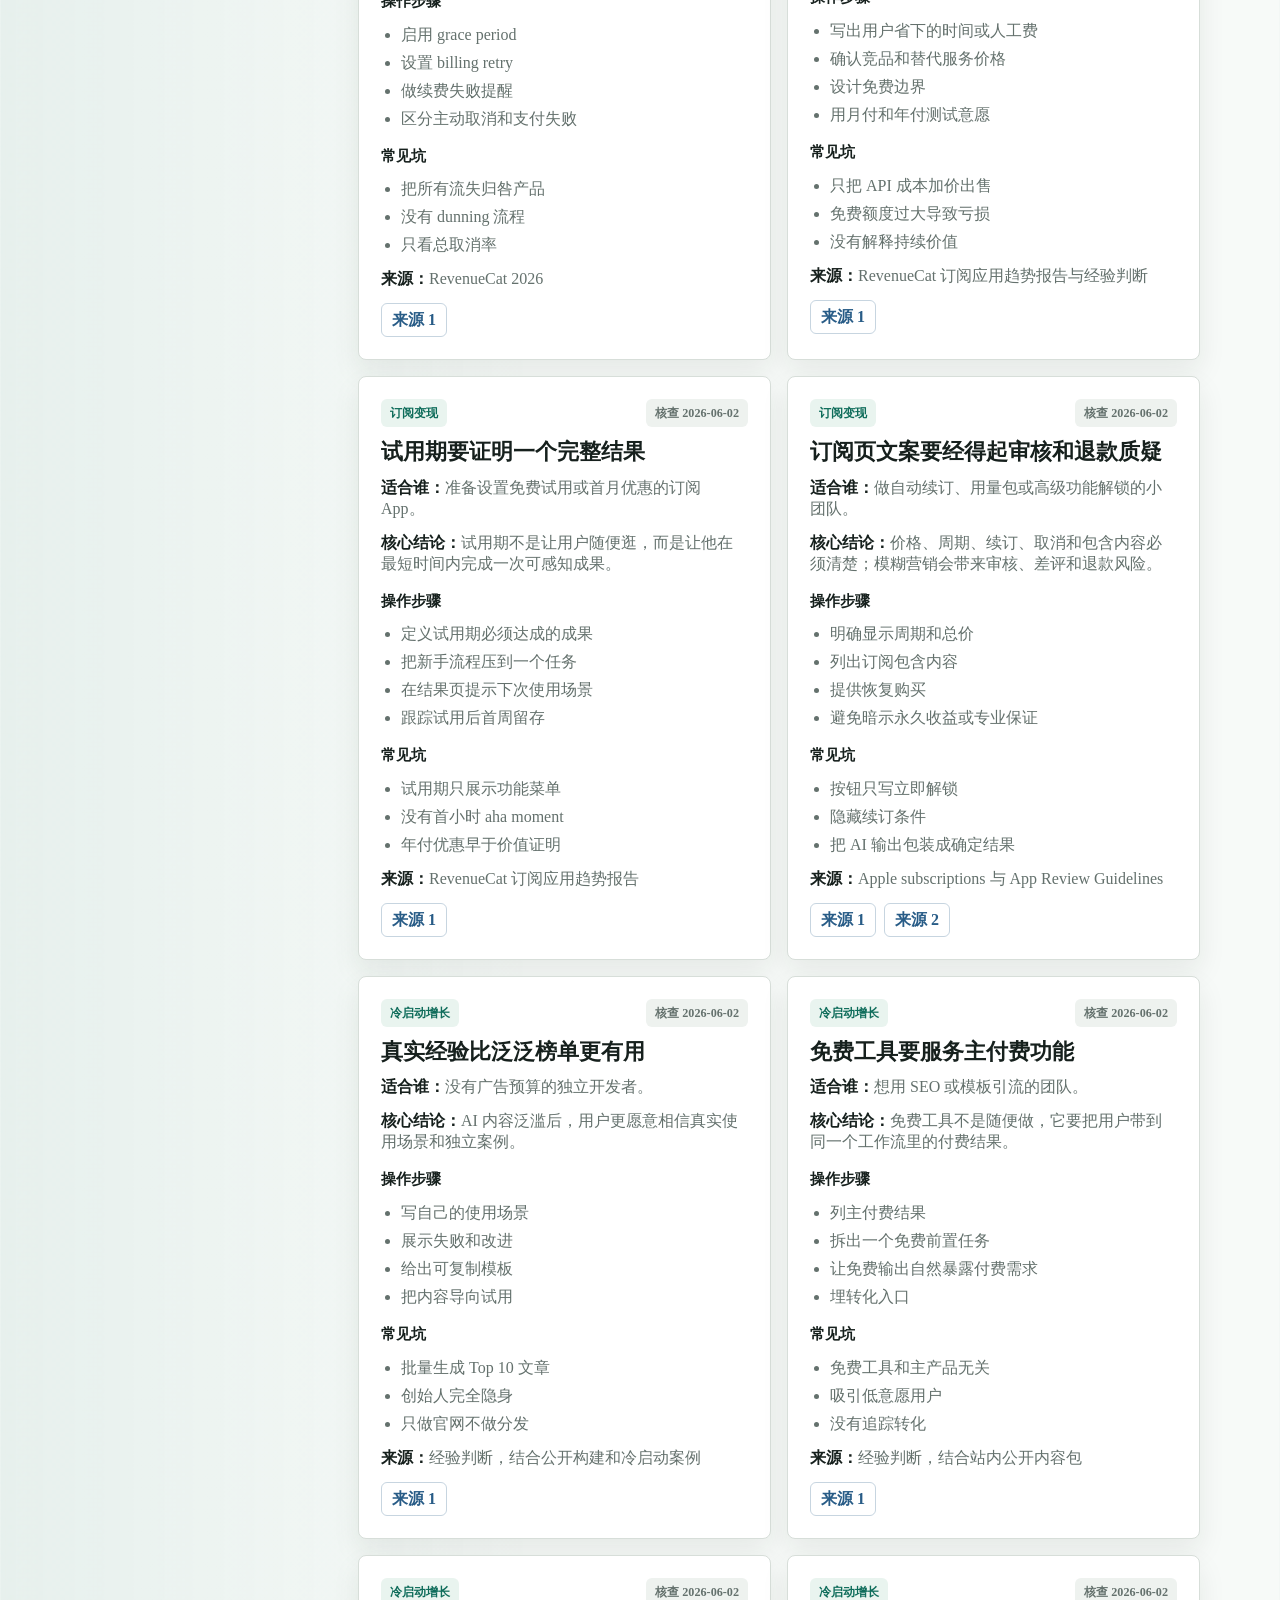
==== commit 36ddc216: "Render public markdown docs as HTML" ====
--- a/index.html
+++ b/index.html
@@ -5,7 +5,7 @@
   <meta name="viewport" content="width=device-width, initial-scale=1">
   <title>AI App 出海学习站</title>
   <meta http-equiv="refresh" content="0; url=site/index.html">
-  <link rel="canonical" href="https://gptimage2.store/site/index.html">
+  <link rel="canonical" href="http://gptimage2.store/site/index.html">
 </head>
 <body>
   <p>正在打开 <a href="site/index.html">AI App 出海学习站</a>...</p>
